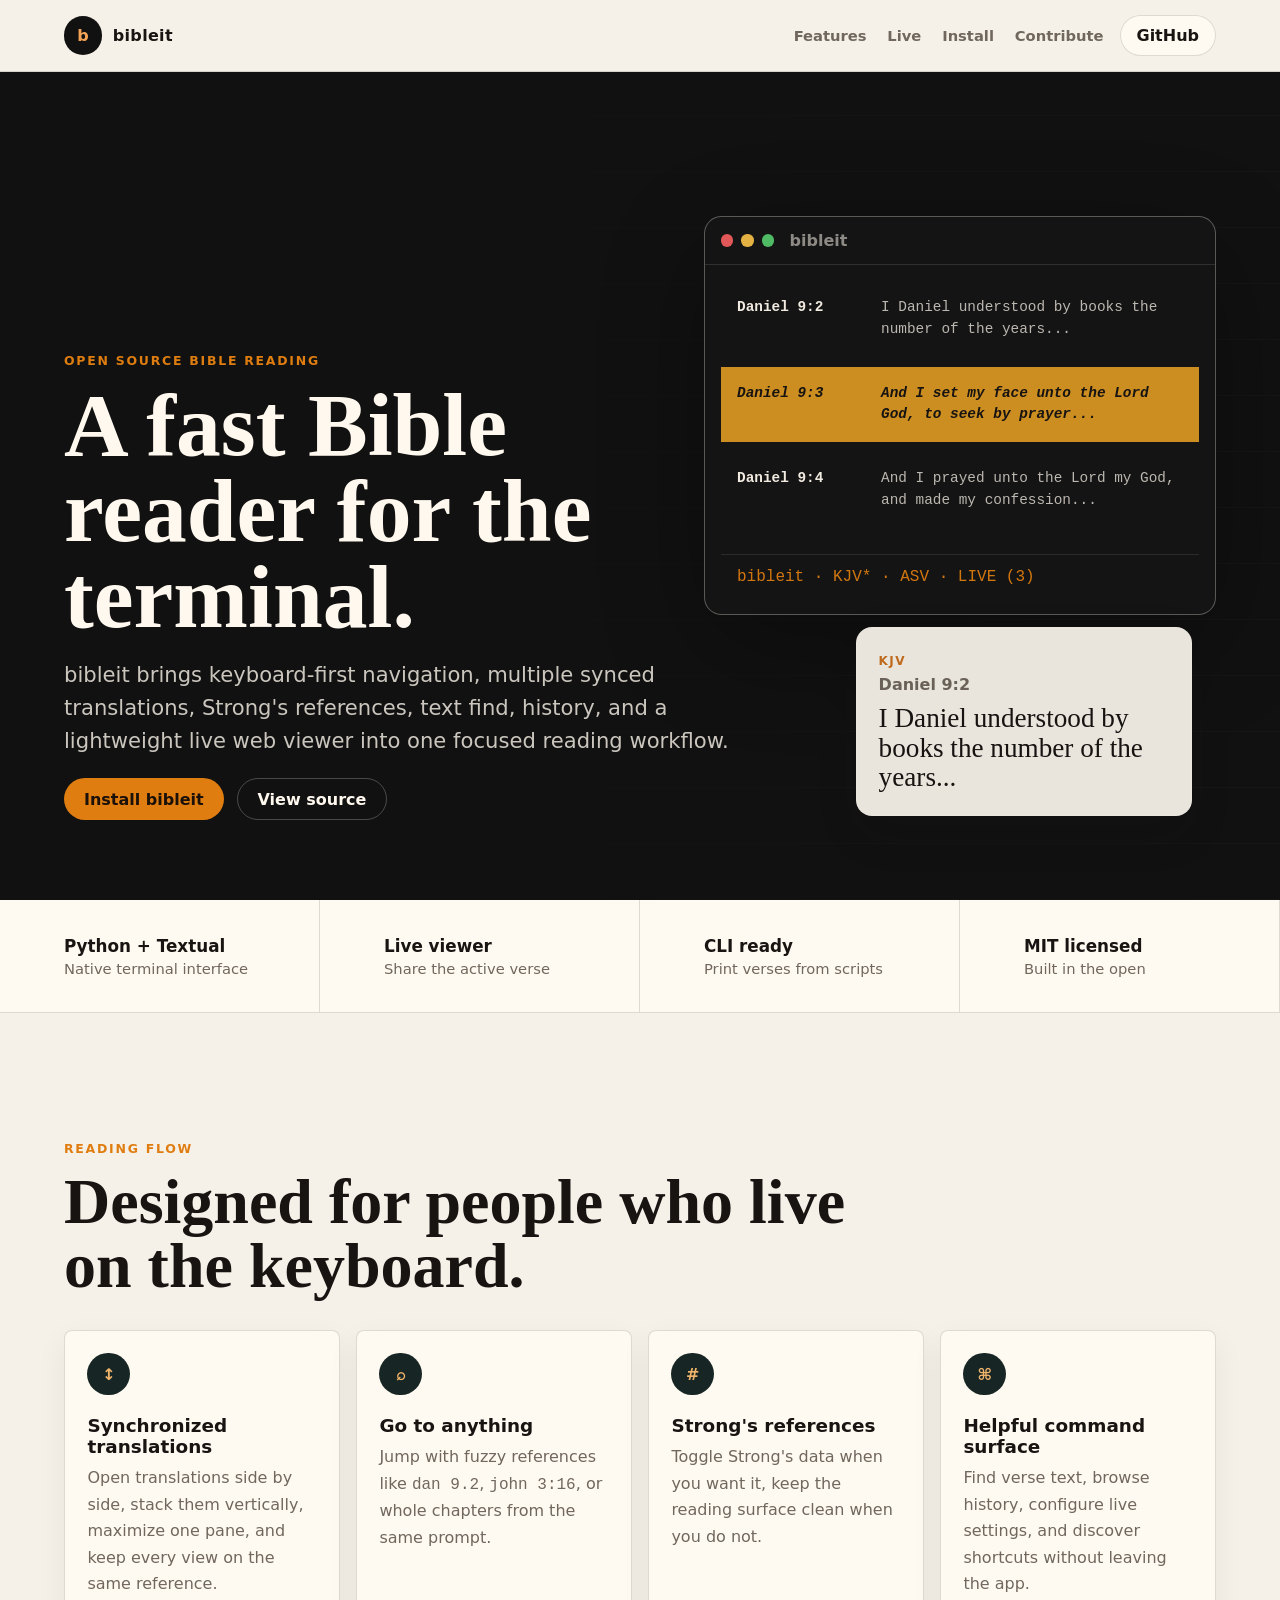
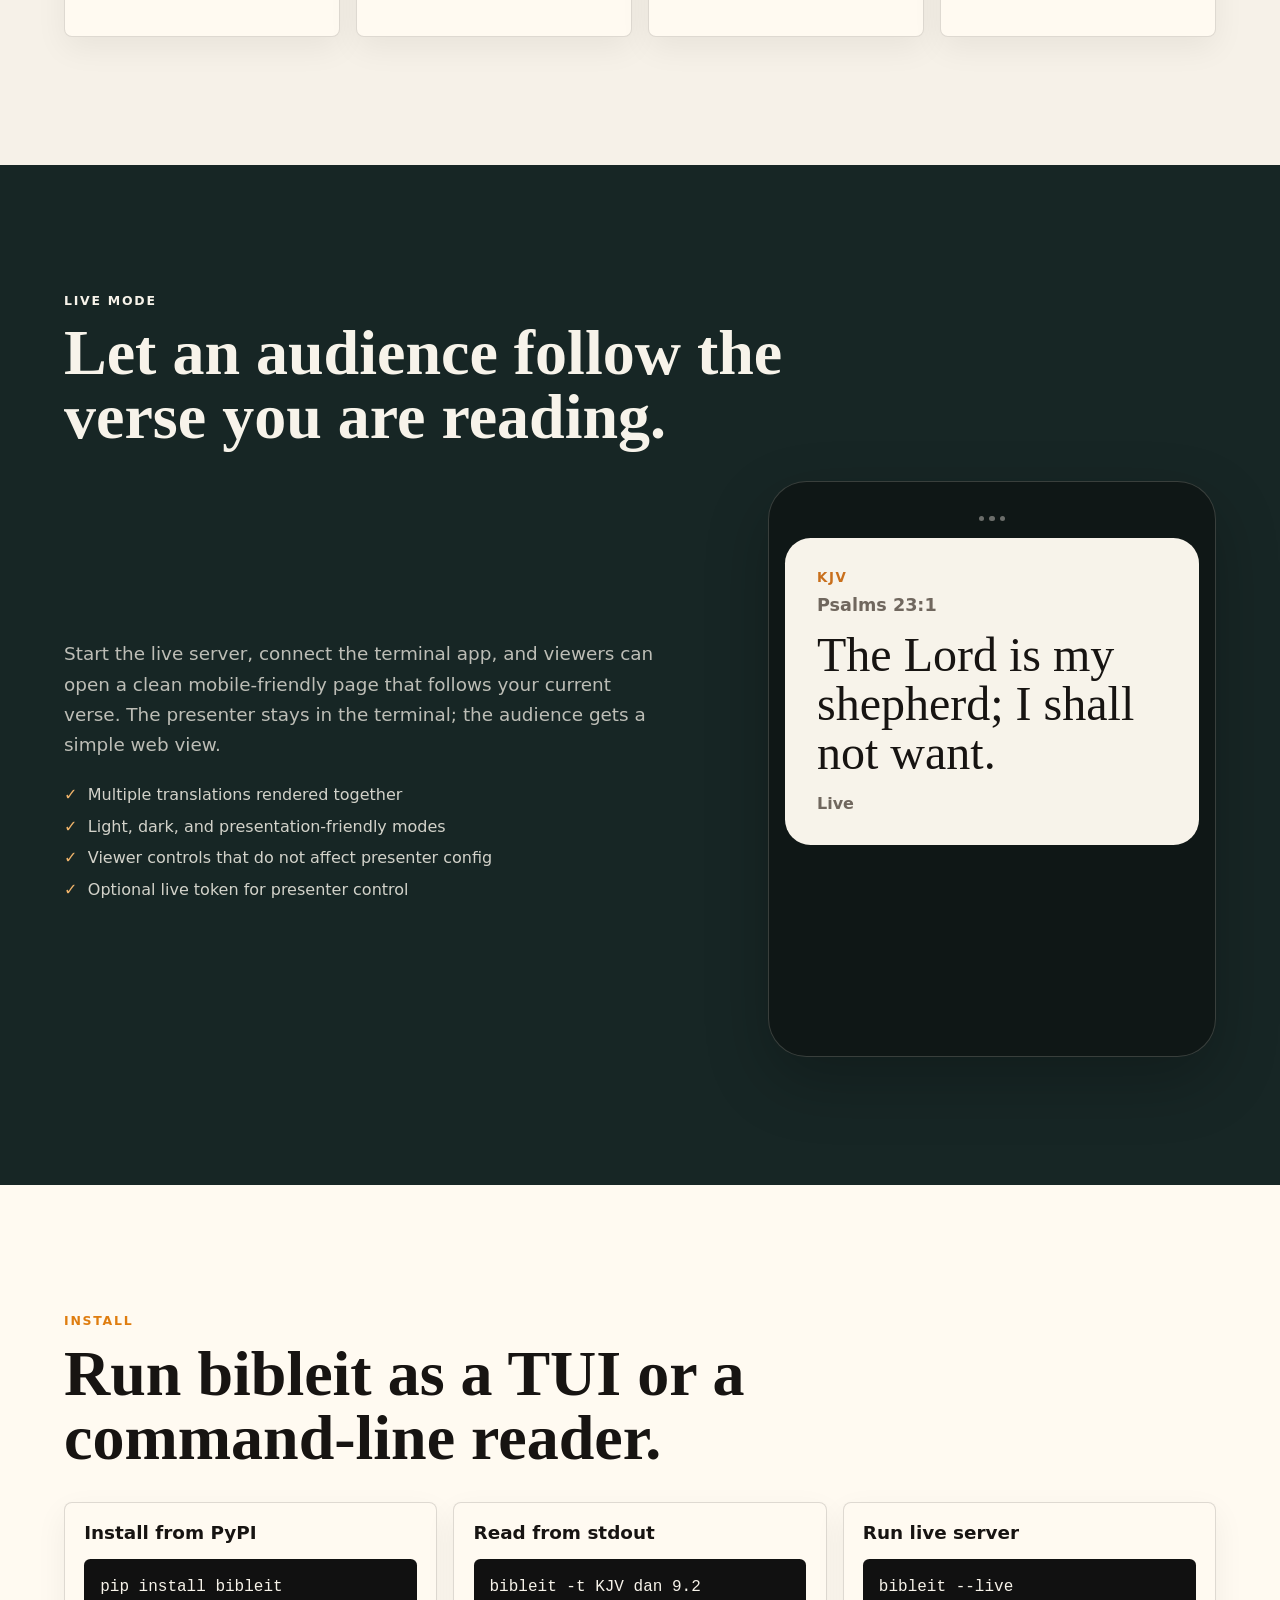
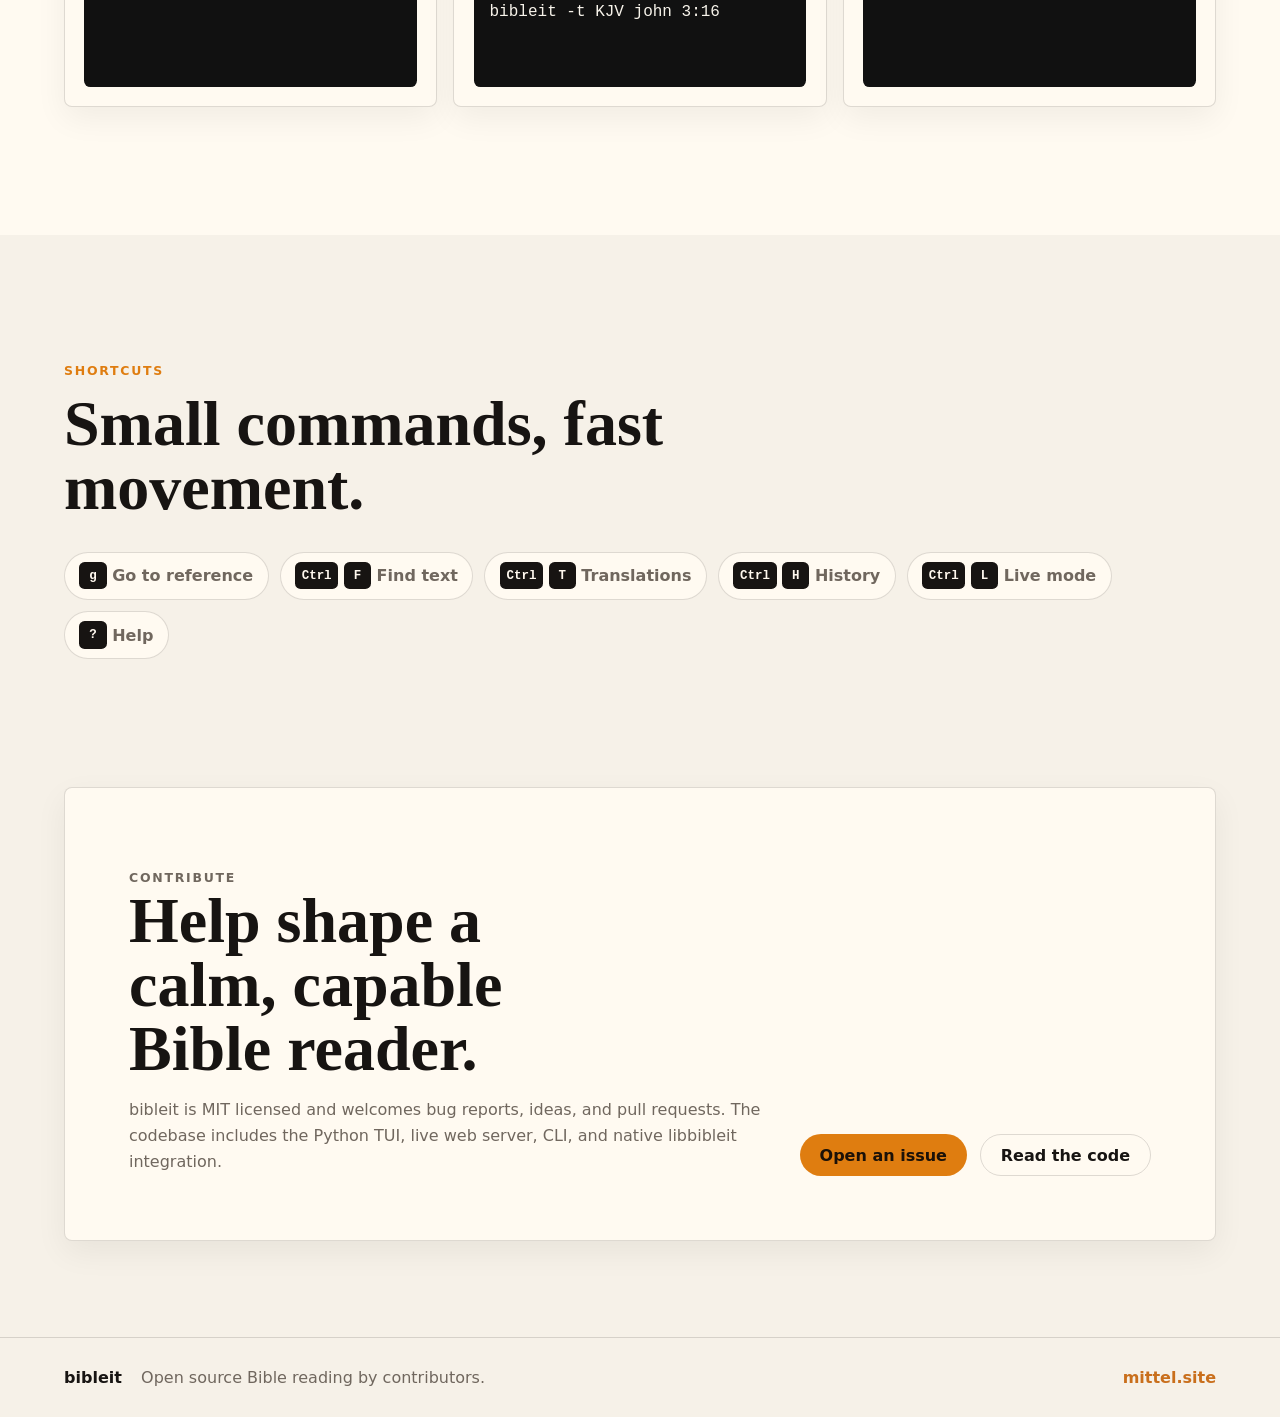
==== docs/index.html @ 4788f52a "feat: website" ====
<!doctype html>
<html lang="en">
<head>
  <meta charset="utf-8">
  <meta name="viewport" content="width=device-width, initial-scale=1">
  <meta name="description" content="bibleit is an open source keyboard-first Bible reader for the terminal with synced translations, live sharing, Strong's references, and a fast CLI.">
  <meta name="theme-color" content="#111111">
  <title>bibleit - open source Bible reading for the terminal</title>
  <link rel="stylesheet" href="styles.css">
</head>
<body>
  <header class="site-header">
    <a class="brand" href="#top" aria-label="bibleit home">
      <span class="brand-mark">b</span>
      <span>bibleit</span>
    </a>
    <nav class="site-nav" aria-label="Primary navigation">
      <a href="#features">Features</a>
      <a href="#live">Live</a>
      <a href="#install">Install</a>
      <a href="#contribute">Contribute</a>
    </nav>
    <a class="header-action" href="https://github.com/mittel-labs/bibleit">GitHub</a>
  </header>

  <main id="top">
    <section class="hero" aria-labelledby="hero-title">
      <div class="hero-visual" aria-hidden="true">
        <div class="terminal-window">
          <div class="window-bar">
            <span></span><span></span><span></span>
            <strong>bibleit</strong>
          </div>
          <div class="terminal-grid">
            <div class="verse-line"><b>Daniel 9:2</b><span>I Daniel understood by books the number of the years...</span></div>
            <div class="verse-line active"><b>Daniel 9:3</b><span>And I set my face unto the Lord God, to seek by prayer...</span></div>
            <div class="verse-line"><b>Daniel 9:4</b><span>And I prayed unto the Lord my God, and made my confession...</span></div>
            <div class="status-line">bibleit · KJV* · ASV · LIVE (3)</div>
          </div>
        </div>
        <div class="live-card">
          <span>KJV</span>
          <b>Daniel 9:2</b>
          <p>I Daniel understood by books the number of the years...</p>
        </div>
      </div>

      <div class="hero-copy">
        <p class="eyebrow">Open source Bible reading</p>
        <h1 id="hero-title">A fast Bible reader for the terminal.</h1>
        <p class="hero-text">
          bibleit brings keyboard-first navigation, multiple synced translations,
          Strong's references, text find, history, and a lightweight live web viewer
          into one focused reading workflow.
        </p>
        <div class="hero-actions">
          <a class="primary-action" href="#install">Install bibleit</a>
          <a class="secondary-action" href="https://github.com/mittel-labs/bibleit">View source</a>
        </div>
      </div>
    </section>

    <section class="quick-strip" aria-label="Project highlights">
      <div>
        <strong>Python + Textual</strong>
        <span>Native terminal interface</span>
      </div>
      <div>
        <strong>Live viewer</strong>
        <span>Share the active verse</span>
      </div>
      <div>
        <strong>CLI ready</strong>
        <span>Print verses from scripts</span>
      </div>
      <div>
        <strong>MIT licensed</strong>
        <span>Built in the open</span>
      </div>
    </section>

    <section id="features" class="section">
      <div class="section-heading">
        <p class="eyebrow">Reading flow</p>
        <h2>Designed for people who live on the keyboard.</h2>
      </div>
      <div class="feature-grid">
        <article>
          <span class="icon">↕</span>
          <h3>Synchronized translations</h3>
          <p>Open translations side by side, stack them vertically, maximize one pane, and keep every view on the same reference.</p>
        </article>
        <article>
          <span class="icon">⌕</span>
          <h3>Go to anything</h3>
          <p>Jump with fuzzy references like <code>dan 9.2</code>, <code>john 3:16</code>, or whole chapters from the same prompt.</p>
        </article>
        <article>
          <span class="icon">#</span>
          <h3>Strong's references</h3>
          <p>Toggle Strong's data when you want it, keep the reading surface clean when you do not.</p>
        </article>
        <article>
          <span class="icon">⌘</span>
          <h3>Helpful command surface</h3>
          <p>Find verse text, browse history, configure live settings, and discover shortcuts without leaving the app.</p>
        </article>
      </div>
    </section>

    <section id="live" class="section live-section">
      <div class="section-heading">
        <p class="eyebrow">Live mode</p>
        <h2>Let an audience follow the verse you are reading.</h2>
      </div>
      <div class="live-layout">
        <div class="live-copy">
          <p>
            Start the live server, connect the terminal app, and viewers can open a
            clean mobile-friendly page that follows your current verse. The presenter
            stays in the terminal; the audience gets a simple web view.
          </p>
          <ul class="check-list">
            <li>Multiple translations rendered together</li>
            <li>Light, dark, and presentation-friendly modes</li>
            <li>Viewer controls that do not affect presenter config</li>
            <li>Optional live token for presenter control</li>
          </ul>
        </div>
        <div class="phone-preview" aria-label="Live viewer preview">
          <div class="phone-toolbar">
            <span></span><span></span><span></span>
          </div>
          <div class="phone-content">
            <small>KJV</small>
            <strong>Psalms 23:1</strong>
            <p>The Lord is my shepherd; I shall not want.</p>
            <em>Live</em>
          </div>
        </div>
      </div>
    </section>

    <section id="install" class="section install-section">
      <div class="section-heading">
        <p class="eyebrow">Install</p>
        <h2>Run bibleit as a TUI or a command-line reader.</h2>
      </div>
      <div class="command-grid">
        <article class="command-card">
          <h3>Install from PyPI</h3>
          <pre><code>pip install bibleit</code></pre>
        </article>
        <article class="command-card">
          <h3>Read from stdout</h3>
          <pre><code>bibleit -t KJV dan 9.2
bibleit -t KJV john 3:16</code></pre>
        </article>
        <article class="command-card">
          <h3>Run live server</h3>
          <pre><code>bibleit --live</code></pre>
        </article>
      </div>
    </section>

    <section class="section shortcuts-section">
      <div class="section-heading">
        <p class="eyebrow">Shortcuts</p>
        <h2>Small commands, fast movement.</h2>
      </div>
      <div class="shortcut-list" aria-label="Common shortcuts">
        <span><kbd>g</kbd> Go to reference</span>
        <span><kbd>Ctrl</kbd><kbd>F</kbd> Find text</span>
        <span><kbd>Ctrl</kbd><kbd>T</kbd> Translations</span>
        <span><kbd>Ctrl</kbd><kbd>H</kbd> History</span>
        <span><kbd>Ctrl</kbd><kbd>L</kbd> Live mode</span>
        <span><kbd>?</kbd> Help</span>
      </div>
    </section>

    <section id="contribute" class="section contribute-section">
      <div>
        <p class="eyebrow">Contribute</p>
        <h2>Help shape a calm, capable Bible reader.</h2>
        <p>
          bibleit is MIT licensed and welcomes bug reports, ideas, and pull
          requests. The codebase includes the Python TUI, live web server, CLI,
          and native libbibleit integration.
        </p>
      </div>
      <div class="contribute-actions">
        <a class="primary-action" href="https://github.com/mittel-labs/bibleit/issues">Open an issue</a>
        <a class="secondary-action" href="https://github.com/mittel-labs/bibleit">Read the code</a>
      </div>
    </section>
  </main>

  <footer class="site-footer">
    <span>bibleit</span>
    <span>Open source Bible reading by contributors.</span>
    <a href="https://mittel.site">mittel.site</a>
  </footer>

  <script src="app.js"></script>
</body>
</html>
---- docs/styles.css ----
:root {
  color-scheme: light;
  --ink: #171412;
  --paper: #f6f1e8;
  --paper-strong: #fffaf1;
  --muted: #70675e;
  --line: rgba(23, 20, 18, 0.14);
  --accent: #c96f1c;
  --accent-strong: #df7d10;
  --green: #2f6c61;
  --blue: #485f9f;
  --dark: #111111;
  --dark-soft: #1b1b1b;
  --shadow: 0 1.25rem 3rem rgba(23, 20, 18, 0.14);
}

* {
  box-sizing: border-box;
}

html {
  scroll-behavior: smooth;
}

body {
  margin: 0;
  background: var(--paper);
  color: var(--ink);
  font-family: Inter, ui-sans-serif, system-ui, -apple-system, BlinkMacSystemFont, "Segoe UI", sans-serif;
}

a {
  color: inherit;
}

code,
pre,
kbd {
  font-family: "SFMono-Regular", Consolas, "Liberation Mono", monospace;
}

.site-header {
  position: sticky;
  top: 0;
  z-index: 10;
  min-height: 4.5rem;
  padding: 0 5vw;
  display: flex;
  align-items: center;
  gap: 1rem;
  border-bottom: 1px solid var(--line);
  background: rgba(246, 241, 232, 0.86);
  backdrop-filter: blur(18px);
}

.site-header[data-scrolled] {
  box-shadow: 0 0.8rem 2rem rgba(23, 20, 18, 0.08);
}

.brand {
  display: inline-flex;
  align-items: center;
  gap: 0.65rem;
  font-weight: 850;
  text-decoration: none;
  letter-spacing: 0.02em;
}

.brand-mark {
  width: 2.4rem;
  height: 2.4rem;
  display: grid;
  place-items: center;
  border: 1px solid var(--line);
  border-radius: 50%;
  background: var(--dark);
  color: #f4a454;
  font-weight: 900;
}

.site-nav {
  margin-left: auto;
  display: flex;
  gap: 1.3rem;
  color: var(--muted);
  font-size: 0.92rem;
  font-weight: 700;
}

.site-nav a,
.header-action,
.hero-actions a,
.contribute-actions a {
  text-decoration: none;
}

.site-nav a:hover {
  color: var(--ink);
}

.header-action,
.primary-action,
.secondary-action {
  min-height: 2.6rem;
  display: inline-flex;
  align-items: center;
  justify-content: center;
  border-radius: 999px;
  font-weight: 800;
}

.header-action {
  padding: 0 1rem;
  border: 1px solid var(--line);
  background: var(--paper-strong);
}

.hero {
  min-height: calc(100vh - 4.5rem);
  position: relative;
  display: grid;
  align-items: end;
  padding: 8rem 5vw 5rem;
  overflow: hidden;
  background: var(--dark);
  color: #fff8ee;
}

.hero::after {
  content: "";
  position: absolute;
  inset: 0;
  background:
    linear-gradient(90deg, rgba(17, 17, 17, 0.96) 0%, rgba(17, 17, 17, 0.86) 42%, rgba(17, 17, 17, 0.38) 100%),
    repeating-linear-gradient(0deg, rgba(255, 255, 255, 0.035), rgba(255, 255, 255, 0.035) 1px, transparent 1px, transparent 3.5rem);
  pointer-events: none;
}

.hero-copy {
  position: relative;
  z-index: 2;
  width: min(52rem, 52vw);
  max-width: 100%;
}

.eyebrow {
  margin: 0 0 0.85rem;
  color: var(--accent-strong);
  font-size: 0.78rem;
  font-weight: 900;
  letter-spacing: 0.14em;
  text-transform: uppercase;
}

h1,
h2,
h3,
p {
  margin-top: 0;
}

h1 {
  max-width: 13ch;
  margin-bottom: 1.2rem;
  font-family: Georgia, "Times New Roman", serif;
  font-size: clamp(3rem, 7vw, 6.4rem);
  line-height: 0.96;
  letter-spacing: 0;
}

h2 {
  margin-bottom: 0;
  font-family: Georgia, "Times New Roman", serif;
  font-size: clamp(2.1rem, 5vw, 4.4rem);
  line-height: 1;
  letter-spacing: 0;
}

h3 {
  margin-bottom: 0.55rem;
  font-size: 1.15rem;
}

.hero-text {
  max-width: 42rem;
  color: rgba(255, 248, 238, 0.78);
  font-size: clamp(1.05rem, 2vw, 1.32rem);
  line-height: 1.55;
}

.hero-actions {
  display: flex;
  flex-wrap: wrap;
  gap: 0.8rem;
}

.primary-action {
  padding: 0 1.25rem;
  background: var(--accent-strong);
  color: #1b1108;
}

.secondary-action {
  padding: 0 1.25rem;
  border: 1px solid rgba(255, 248, 238, 0.24);
  color: #fff8ee;
}

.hero-visual {
  position: absolute;
  z-index: 1;
  right: 5vw;
  top: 9rem;
  width: min(44rem, 40vw);
  min-height: 34rem;
  opacity: 0.94;
}

.terminal-window {
  border: 1px solid rgba(255, 248, 238, 0.32);
  border-radius: 1.1rem;
  background: #151515;
  box-shadow: 0 2rem 7rem rgba(0, 0, 0, 0.34);
  overflow: hidden;
}

.window-bar {
  height: 3rem;
  display: flex;
  align-items: center;
  gap: 0.5rem;
  padding: 0 1rem;
  border-bottom: 1px solid rgba(255, 248, 238, 0.12);
  color: rgba(255, 248, 238, 0.55);
}

.window-bar span {
  width: 0.78rem;
  height: 0.78rem;
  border-radius: 50%;
  background: #f05d5e;
}

.window-bar span:nth-child(2) {
  background: #f2bd46;
}

.window-bar span:nth-child(3) {
  background: #53c66b;
}

.window-bar strong {
  margin-left: 0.45rem;
}

.terminal-grid {
  padding: 1rem;
  display: grid;
  gap: 0.65rem;
}

.verse-line {
  display: grid;
  grid-template-columns: 8rem 1fr;
  gap: 1rem;
  padding: 1rem;
  color: rgba(255, 248, 238, 0.76);
  font-family: "SFMono-Regular", Consolas, monospace;
  font-size: 0.9rem;
  line-height: 1.5;
}

.verse-line b {
  color: #fff8ee;
}

.verse-line.active {
  background: #d99623;
  color: #171412;
  font-style: italic;
  font-weight: 800;
}

.verse-line.active b {
  color: #171412;
}

.status-line {
  margin-top: 1rem;
  padding: 0.8rem 1rem;
  border-top: 1px solid rgba(255, 248, 238, 0.1);
  color: var(--accent-strong);
  font-family: "SFMono-Regular", Consolas, monospace;
}

.live-card {
  position: absolute;
  right: 1.5rem;
  bottom: -3.5rem;
  width: min(21rem, 72%);
  padding: 1.35rem;
  border: 1px solid rgba(255, 248, 238, 0.18);
  border-radius: 1rem;
  background: #f7f3ea;
  color: var(--ink);
  box-shadow: var(--shadow);
}

.live-card span {
  color: var(--accent);
  font-size: 0.75rem;
  font-weight: 900;
  letter-spacing: 0.12em;
}

.live-card b {
  display: block;
  margin-top: 0.4rem;
  color: var(--muted);
}

.live-card p {
  margin: 0.6rem 0 0;
  font-family: Georgia, "Times New Roman", serif;
  font-size: 1.7rem;
  line-height: 1.1;
}

.quick-strip {
  display: grid;
  grid-template-columns: repeat(4, 1fr);
  border-bottom: 1px solid var(--line);
  background: var(--paper-strong);
}

.quick-strip div {
  min-height: 7rem;
  padding: 1.25rem 5vw;
  border-right: 1px solid var(--line);
  display: grid;
  align-content: center;
}

.quick-strip strong {
  font-size: 1.05rem;
}

.quick-strip span {
  margin-top: 0.25rem;
  color: var(--muted);
  font-size: 0.92rem;
}

.section {
  padding: clamp(4.5rem, 10vw, 8rem) 5vw;
}

.section-heading {
  max-width: 50rem;
  margin-bottom: 2rem;
}

.feature-grid {
  display: grid;
  grid-template-columns: repeat(4, minmax(0, 1fr));
  gap: 1rem;
}

.feature-grid article,
.command-card,
.contribute-section {
  min-width: 0;
  border: 1px solid var(--line);
  border-radius: 0.5rem;
  background: var(--paper-strong);
  box-shadow: 0 0.7rem 2rem rgba(23, 20, 18, 0.06);
}

.feature-grid article {
  min-height: 17rem;
  padding: 1.4rem;
}

.feature-grid p,
.live-copy p,
.contribute-section p {
  color: var(--muted);
  line-height: 1.65;
}

.icon {
  width: 2.65rem;
  height: 2.65rem;
  margin-bottom: 1.2rem;
  display: grid;
  place-items: center;
  border-radius: 50%;
  background: #172625;
  color: #f0b46b;
  font-weight: 900;
}

.live-section {
  background: #172625;
  color: #f7f3ea;
}

.live-section .section-heading h2,
.live-section .section-heading .eyebrow {
  color: #f7f3ea;
}

.live-section .eyebrow {
  color: #f0b46b;
}

.live-layout {
  display: grid;
  grid-template-columns: minmax(0, 1fr) minmax(19rem, 28rem);
  gap: clamp(2rem, 8vw, 6rem);
  align-items: center;
}

.live-copy p {
  max-width: 42rem;
  color: rgba(247, 243, 234, 0.74);
  font-size: 1.15rem;
}

.check-list {
  margin: 1.5rem 0 0;
  padding: 0;
  display: grid;
  gap: 0.8rem;
  list-style: none;
}

.check-list li {
  display: flex;
  gap: 0.65rem;
  color: rgba(247, 243, 234, 0.84);
}

.check-list li::before {
  content: "✓";
  color: #f0b46b;
  font-weight: 900;
}

.phone-preview {
  min-height: 36rem;
  padding: 1rem;
  border: 1px solid rgba(247, 243, 234, 0.18);
  border-radius: 2.4rem;
  background: #0f1716;
  box-shadow: 0 1.5rem 4rem rgba(0, 0, 0, 0.24);
}

.phone-toolbar {
  height: 2.5rem;
  display: flex;
  align-items: center;
  justify-content: center;
  gap: 0.3rem;
}

.phone-toolbar span {
  width: 0.35rem;
  height: 0.35rem;
  border-radius: 50%;
  background: rgba(247, 243, 234, 0.4);
}

.phone-content {
  height: calc(100% - 2.5rem);
  padding: 2rem;
  border-radius: 1.6rem;
  background: #f7f3ea;
  color: var(--ink);
  display: grid;
  align-content: center;
}

.phone-content small {
  color: var(--accent);
  font-weight: 900;
  letter-spacing: 0.12em;
}

.phone-content strong {
  margin-top: 0.6rem;
  color: var(--muted);
  font-size: 1.1rem;
}

.phone-content p {
  margin: 1rem 0;
  font-family: Georgia, "Times New Roman", serif;
  font-size: 3rem;
  line-height: 1.02;
}

.phone-content em {
  color: var(--muted);
  font-family: ui-sans-serif, system-ui, sans-serif;
  font-style: normal;
  font-weight: 700;
}

.install-section {
  background: var(--paper-strong);
}

.command-grid {
  display: grid;
  grid-template-columns: repeat(3, minmax(0, 1fr));
  gap: 1rem;
}

.command-card {
  padding: 1.2rem;
}

.command-card pre {
  max-width: 100%;
  min-width: 0;
  min-height: 8rem;
  margin: 1rem 0 0;
  padding: 1rem;
  overflow: auto;
  border-radius: 0.4rem;
  background: #111111;
  color: #f7f3ea;
  line-height: 1.55;
}

.shortcut-list {
  display: flex;
  flex-wrap: wrap;
  gap: 0.7rem;
}

.shortcut-list span {
  min-height: 3rem;
  display: inline-flex;
  align-items: center;
  gap: 0.35rem;
  padding: 0 0.9rem;
  border: 1px solid var(--line);
  border-radius: 999px;
  background: var(--paper-strong);
  color: var(--muted);
  font-weight: 750;
}

kbd {
  min-width: 1.7rem;
  min-height: 1.7rem;
  padding: 0.15rem 0.35rem;
  display: inline-grid;
  place-items: center;
  border: 1px solid var(--line);
  border-radius: 0.35rem;
  background: #171412;
  color: #fff8ee;
  font-size: 0.78rem;
}

.contribute-section {
  margin: 0 5vw 6rem;
  padding: clamp(2rem, 6vw, 4rem);
  display: grid;
  grid-template-columns: minmax(0, 1fr) auto;
  gap: 2rem;
  align-items: end;
}

.contribute-section h2 {
  max-width: 13ch;
}

.contribute-section p {
  max-width: 42rem;
  margin: 1rem 0 0;
}

.contribute-actions {
  display: flex;
  gap: 0.8rem;
  flex-wrap: wrap;
}

.contribute-section .secondary-action {
  border-color: var(--line);
  color: var(--ink);
}

.site-footer {
  min-height: 5rem;
  padding: 1rem 5vw;
  display: flex;
  flex-wrap: wrap;
  gap: 0.8rem 1.2rem;
  align-items: center;
  border-top: 1px solid var(--line);
  color: var(--muted);
}

.site-footer span:first-child {
  color: var(--ink);
  font-weight: 900;
}

.site-footer a {
  margin-left: auto;
  color: var(--accent);
  font-weight: 800;
  text-decoration: none;
}

@media (max-width: 980px) {
  .site-nav {
    display: none;
  }

  .hero {
    min-height: auto;
    padding-top: 6rem;
  }

  .hero-visual {
    position: relative;
    right: auto;
    bottom: auto;
    width: 100%;
    min-height: auto;
    margin: 3rem 0 0;
    order: 2;
  }

  .hero-copy {
    width: 100%;
  }

  .hero::after {
    background:
      linear-gradient(180deg, rgba(17, 17, 17, 0.95) 0%, rgba(17, 17, 17, 0.86) 100%),
      repeating-linear-gradient(0deg, rgba(255, 255, 255, 0.035), rgba(255, 255, 255, 0.035) 1px, transparent 1px, transparent 3.5rem);
  }

  .quick-strip,
  .feature-grid,
  .command-grid,
  .live-layout,
  .contribute-section {
    grid-template-columns: 1fr;
  }

  .quick-strip div {
    border-right: 0;
    border-bottom: 1px solid var(--line);
  }

  .phone-preview {
    width: min(100%, 24rem);
  }

  .contribute-section {
    margin-left: 0;
    margin-right: 0;
    border-radius: 0;
  }
}

@media (max-width: 620px) {
  .site-header {
    min-height: 4rem;
  }

  .header-action {
    display: none;
  }

  .hero {
    padding: 5rem 1.1rem 3rem;
  }

  .section {
    padding-left: 1.1rem;
    padding-right: 1.1rem;
  }

  h1 {
    font-size: clamp(3rem, 18vw, 4.8rem);
  }

  .verse-line {
    grid-template-columns: 1fr;
  }

  .live-card {
    position: static;
    width: 100%;
    margin-top: 1rem;
  }

  .terminal-window {
    border-radius: 0.7rem;
  }

  .phone-content p {
    font-size: 2.35rem;
  }

  .site-footer a {
    margin-left: 0;
  }
}
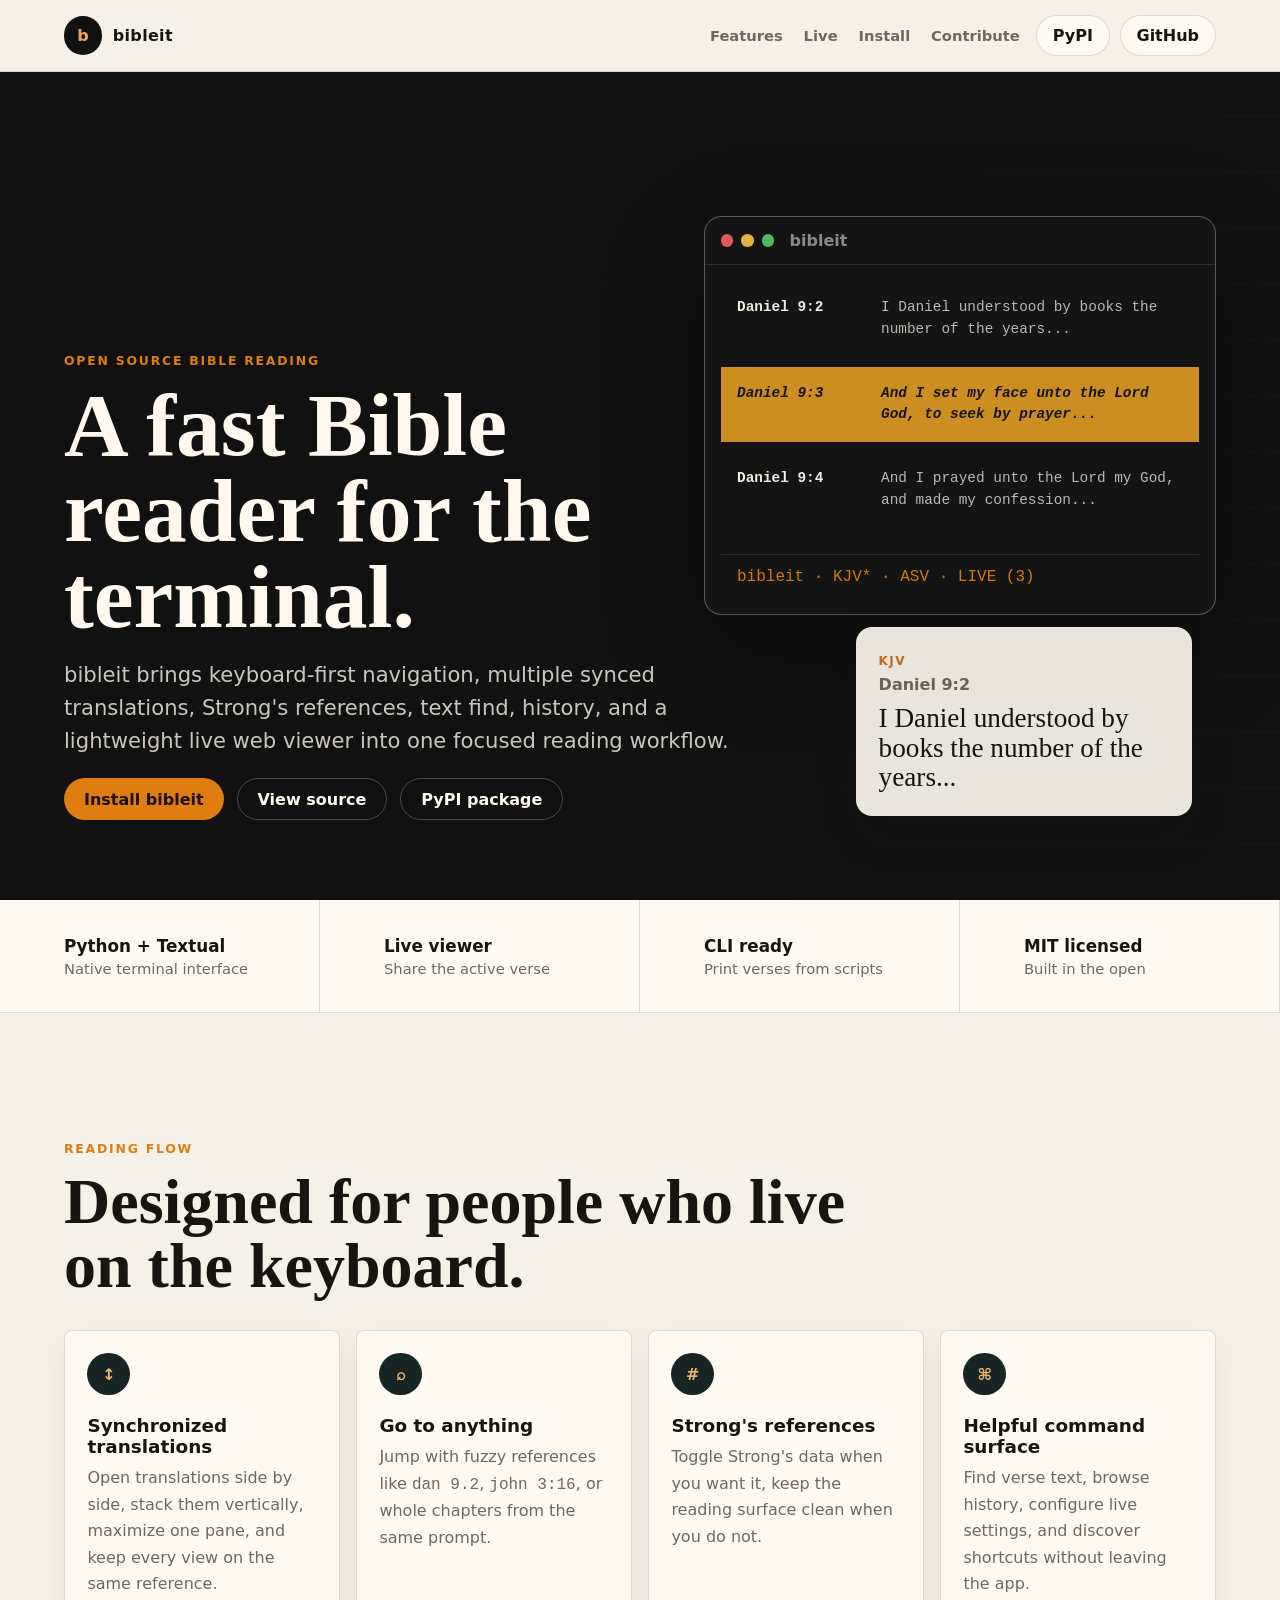
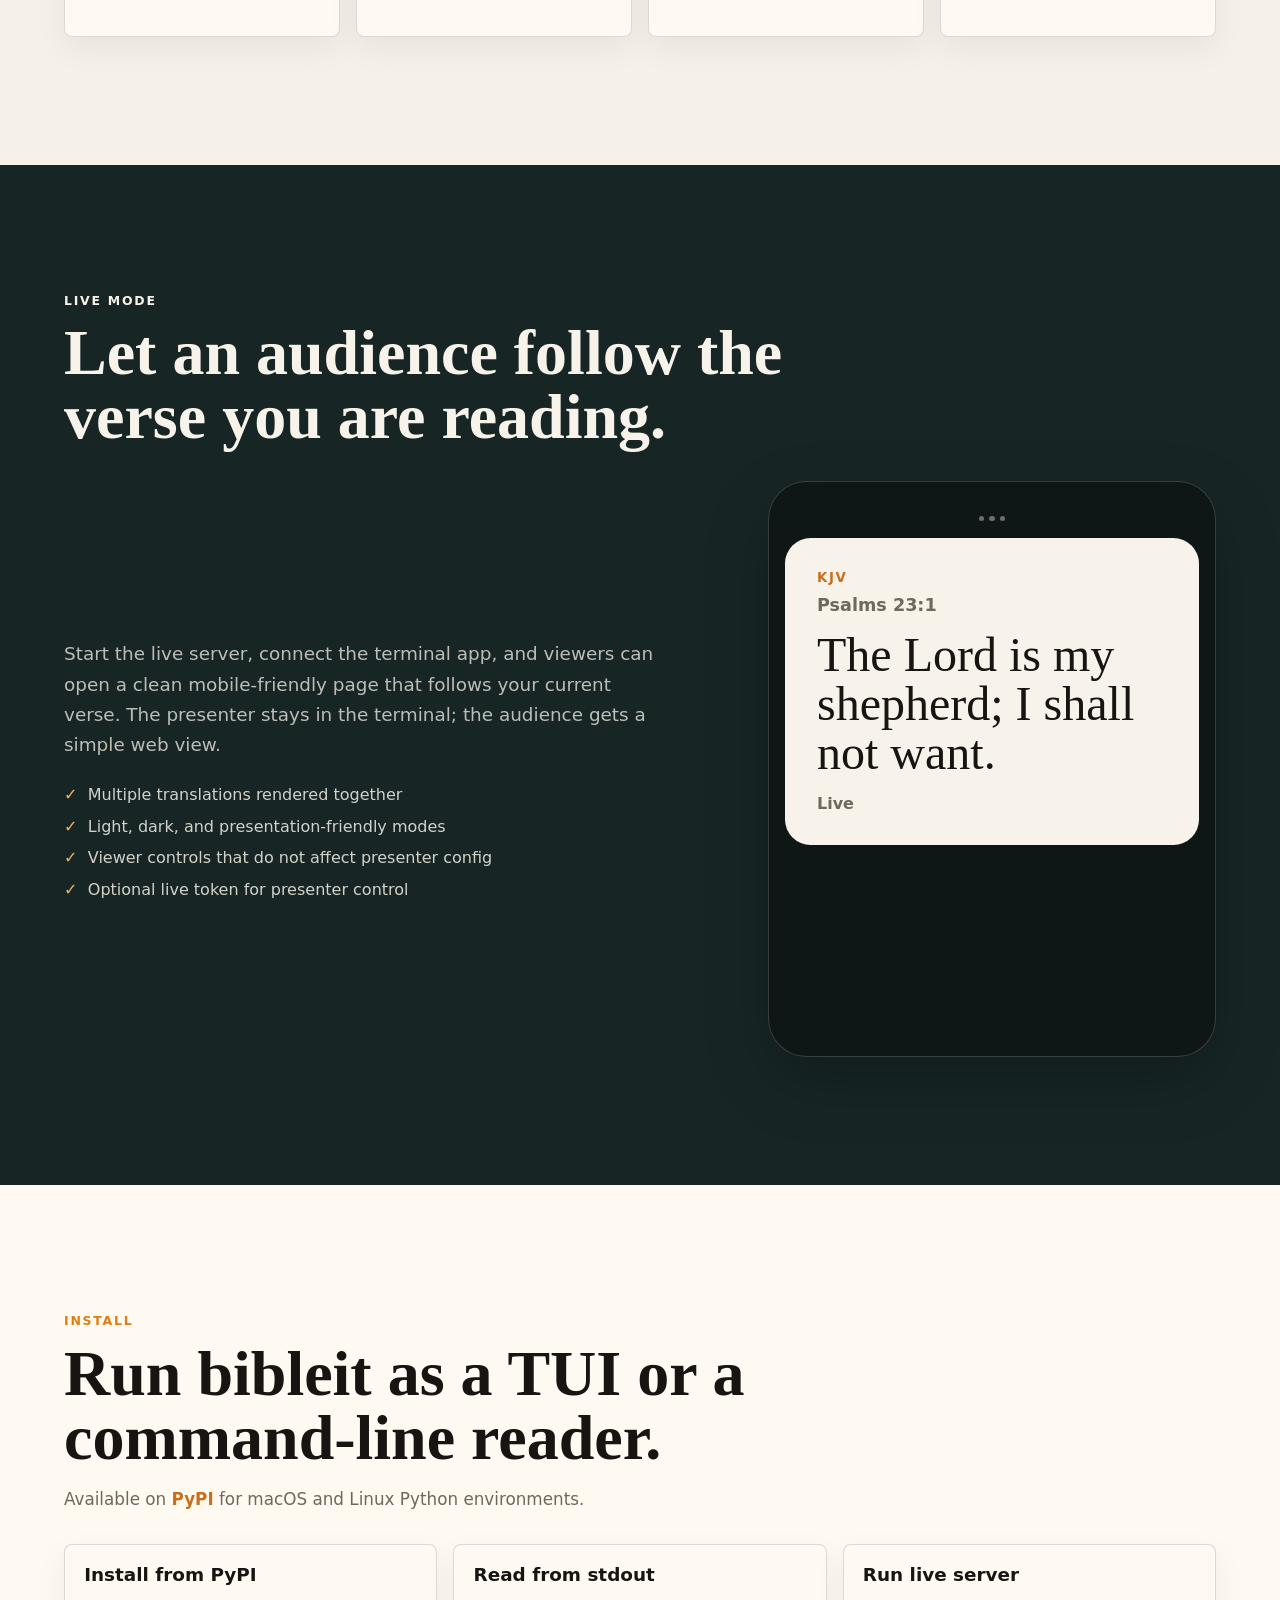
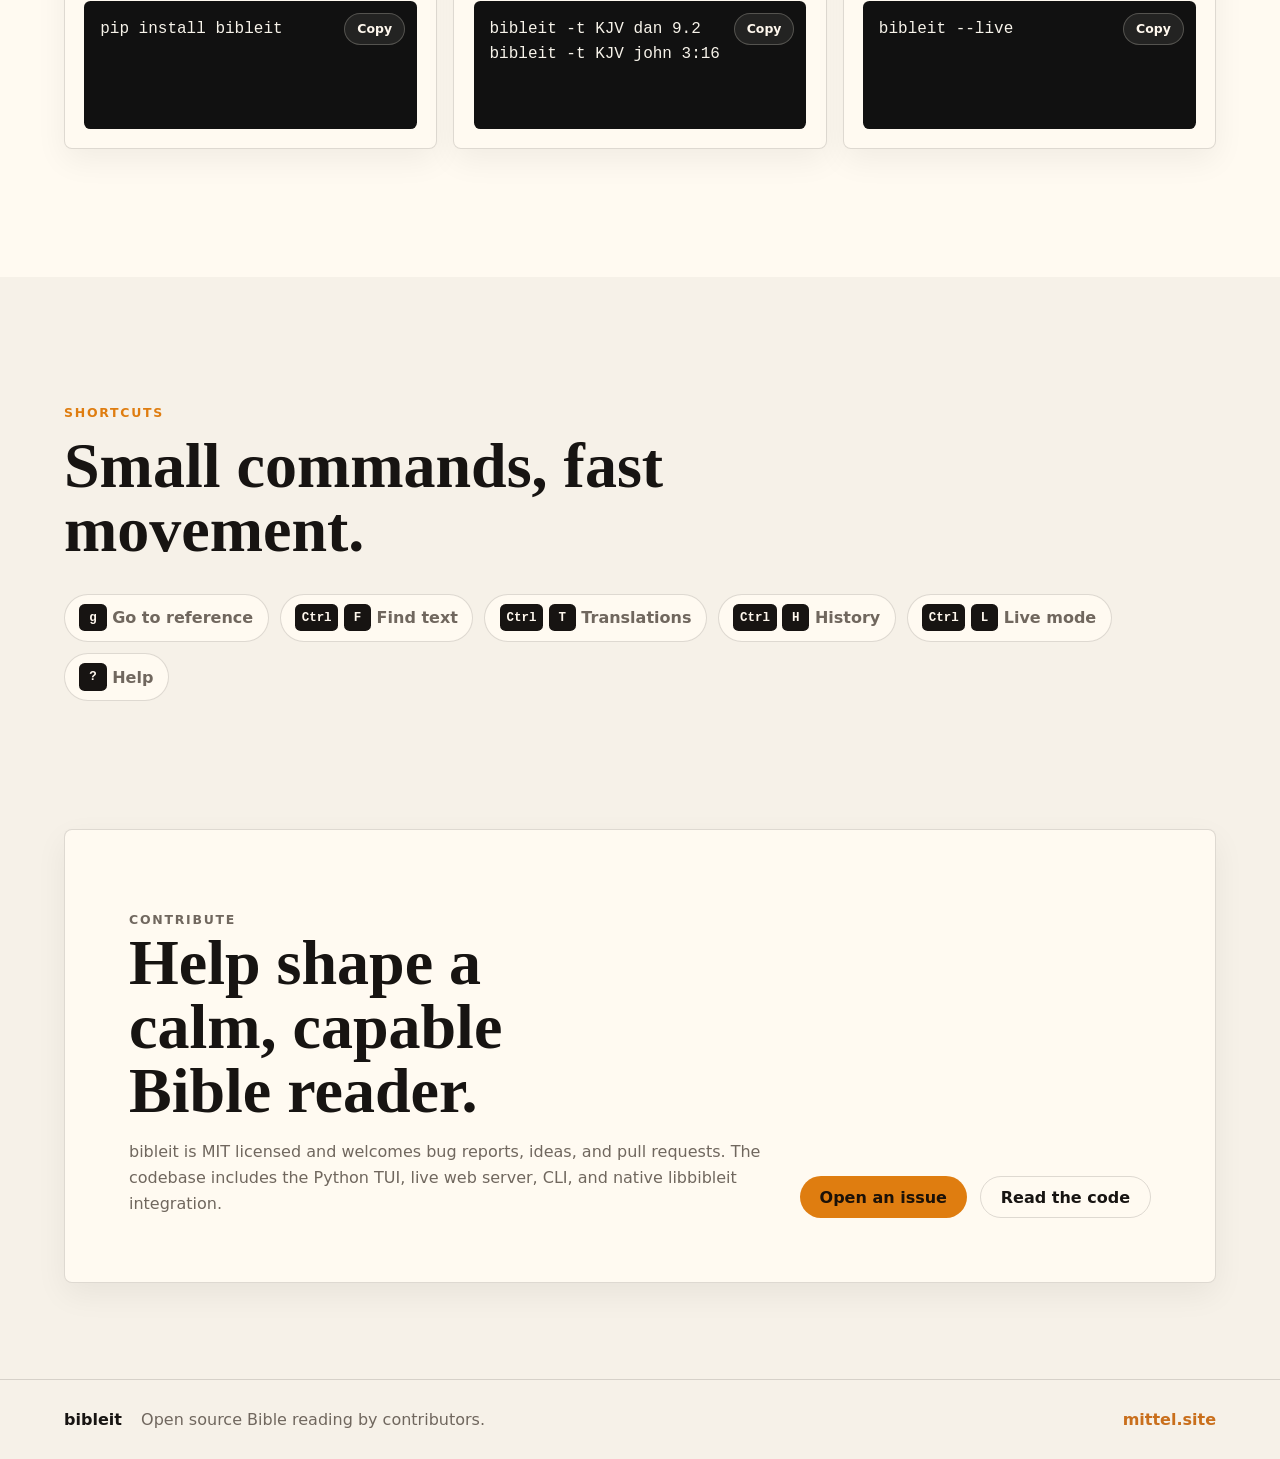
==== commit b67764f0: "chore: moving live to bibleit.app" ====
--- a/docs/index.html
+++ b/docs/index.html
@@ -20,7 +20,10 @@
       <a href="#install">Install</a>
       <a href="#contribute">Contribute</a>
     </nav>
-    <a class="header-action" href="https://github.com/mittel-labs/bibleit">GitHub</a>
+    <div class="header-actions">
+      <a class="header-action" href="https://pypi.org/project/bibleit/">PyPI</a>
+      <a class="header-action" href="https://github.com/mittel-labs/bibleit">GitHub</a>
+    </div>
   </header>
 
   <main id="top">
@@ -56,6 +59,7 @@
         <div class="hero-actions">
           <a class="primary-action" href="#install">Install bibleit</a>
           <a class="secondary-action" href="https://github.com/mittel-labs/bibleit">View source</a>
+          <a class="secondary-action" href="https://pypi.org/project/bibleit/">PyPI package</a>
         </div>
       </div>
     </section>
@@ -145,20 +149,21 @@
       <div class="section-heading">
         <p class="eyebrow">Install</p>
         <h2>Run bibleit as a TUI or a command-line reader.</h2>
+        <p class="section-note">Available on <a href="https://pypi.org/project/bibleit/">PyPI</a> for macOS and Linux Python environments.</p>
       </div>
       <div class="command-grid">
         <article class="command-card">
           <h3>Install from PyPI</h3>
-          <pre><code>pip install bibleit</code></pre>
+          <pre><code>pip install bibleit</code><button class="copy-command" type="button" aria-label="Copy install command">Copy</button></pre>
         </article>
         <article class="command-card">
           <h3>Read from stdout</h3>
           <pre><code>bibleit -t KJV dan 9.2
-bibleit -t KJV john 3:16</code></pre>
+bibleit -t KJV john 3:16</code><button class="copy-command" type="button" aria-label="Copy CLI examples">Copy</button></pre>
         </article>
         <article class="command-card">
           <h3>Run live server</h3>
-          <pre><code>bibleit --live</code></pre>
+          <pre><code>bibleit --live</code><button class="copy-command" type="button" aria-label="Copy live server command">Copy</button></pre>
         </article>
       </div>
     </section>
--- a/docs/styles.css
+++ b/docs/styles.css
@@ -98,6 +98,12 @@
   color: var(--ink);
 }
 
+.header-actions {
+  display: flex;
+  align-items: center;
+  gap: 0.6rem;
+}
+
 .header-action,
 .primary-action,
 .secondary-action {
@@ -360,6 +366,20 @@
   margin-bottom: 2rem;
 }
 
+.section-note {
+  max-width: 42rem;
+  margin: 1rem 0 0;
+  color: var(--muted);
+  font-size: 1.05rem;
+  line-height: 1.55;
+}
+
+.section-note a {
+  color: var(--accent);
+  font-weight: 850;
+  text-decoration: none;
+}
+
 .feature-grid {
   display: grid;
   grid-template-columns: repeat(4, minmax(0, 1fr));
@@ -522,16 +542,46 @@
 }
 
 .command-card pre {
+  position: relative;
   max-width: 100%;
   min-width: 0;
   min-height: 8rem;
   margin: 1rem 0 0;
-  padding: 1rem;
+  padding: 1rem 5.4rem 1rem 1rem;
   overflow: auto;
   border-radius: 0.4rem;
   background: #111111;
   color: #f7f3ea;
   line-height: 1.55;
+}
+
+.copy-command {
+  position: absolute;
+  top: 0.75rem;
+  right: 0.75rem;
+  min-height: 2rem;
+  padding: 0 0.75rem;
+  border: 1px solid rgba(255, 248, 238, 0.22);
+  border-radius: 999px;
+  background: rgba(255, 248, 238, 0.08);
+  color: #fff8ee;
+  cursor: pointer;
+  font: inherit;
+  font-family: Inter, ui-sans-serif, system-ui, sans-serif;
+  font-size: 0.78rem;
+  font-weight: 850;
+}
+
+.copy-command:hover,
+.copy-command:focus-visible {
+  border-color: var(--accent-strong);
+  background: rgba(223, 125, 16, 0.22);
+  outline: none;
+}
+
+.copy-command[data-copied] {
+  background: var(--accent-strong);
+  color: #1b1108;
 }
 
 .shortcut-list {
@@ -677,7 +727,7 @@
     min-height: 4rem;
   }
 
-  .header-action {
+  .header-actions {
     display: none;
   }
 
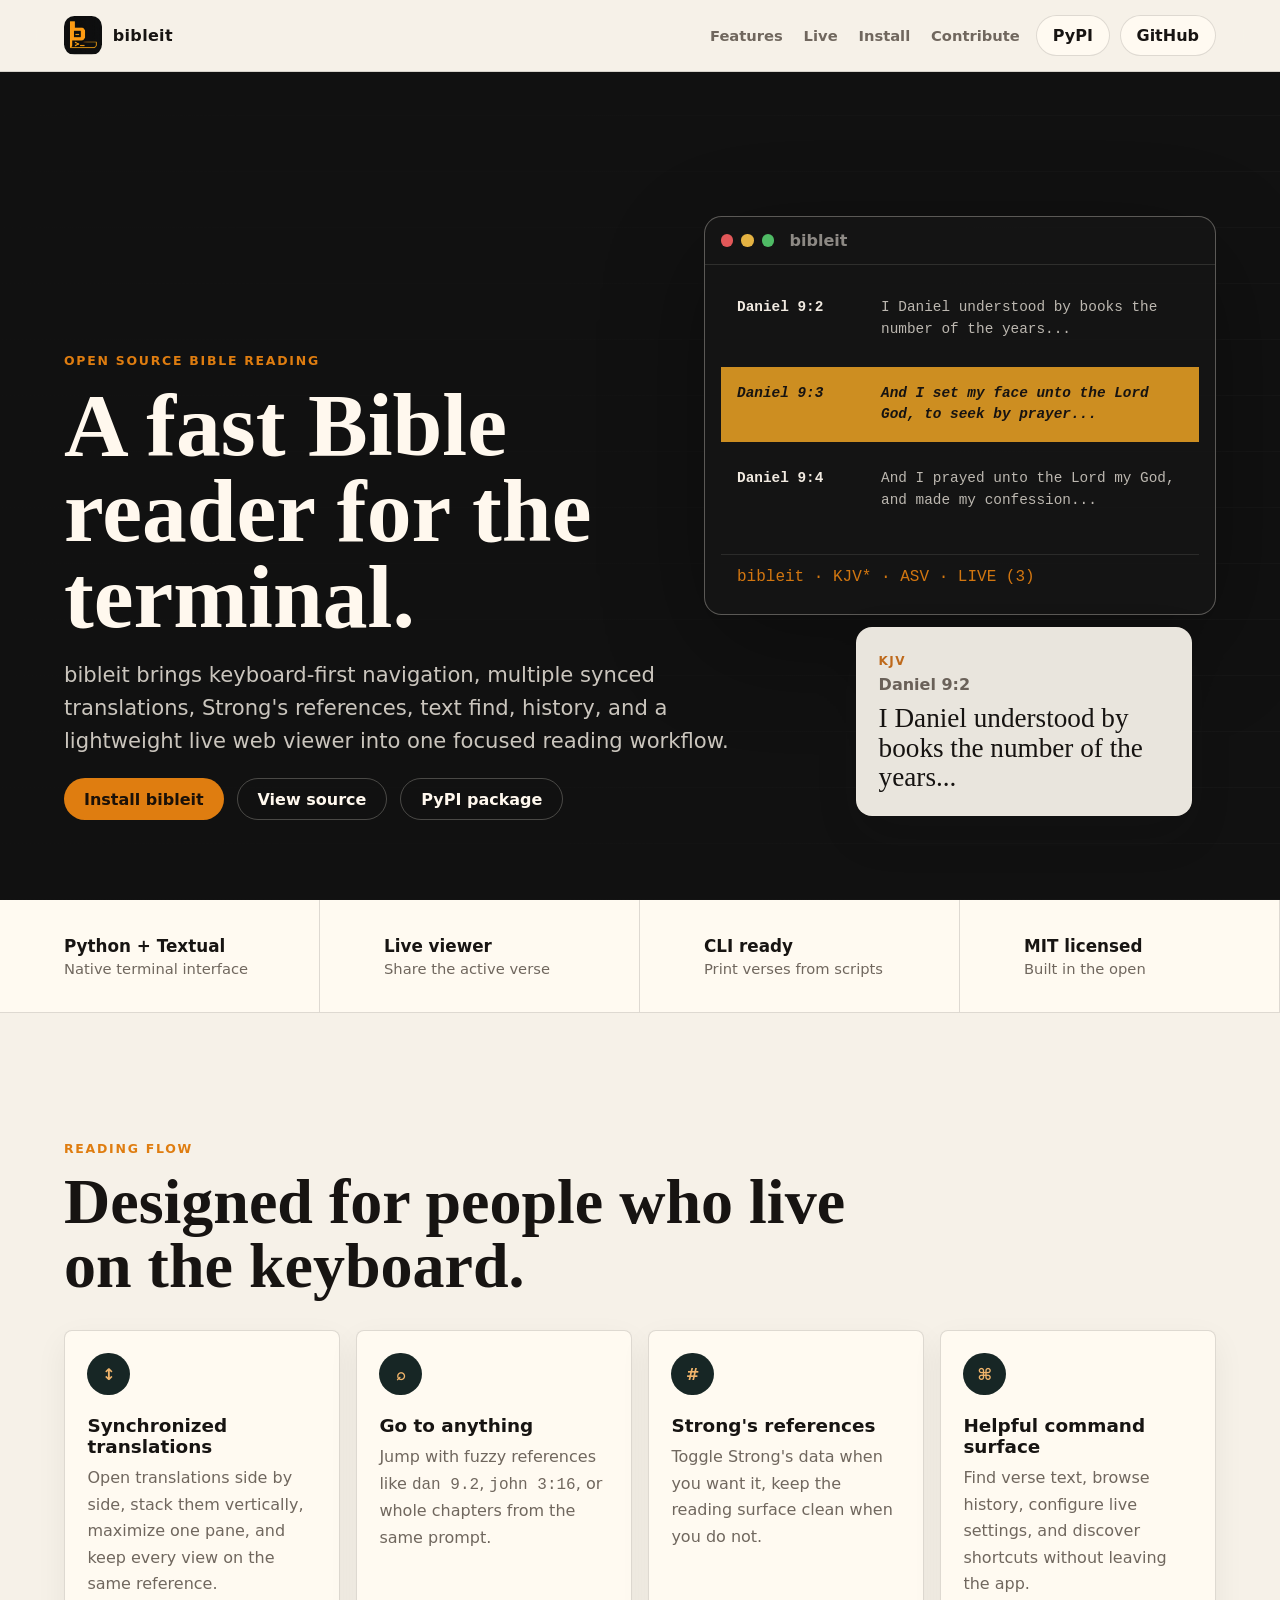
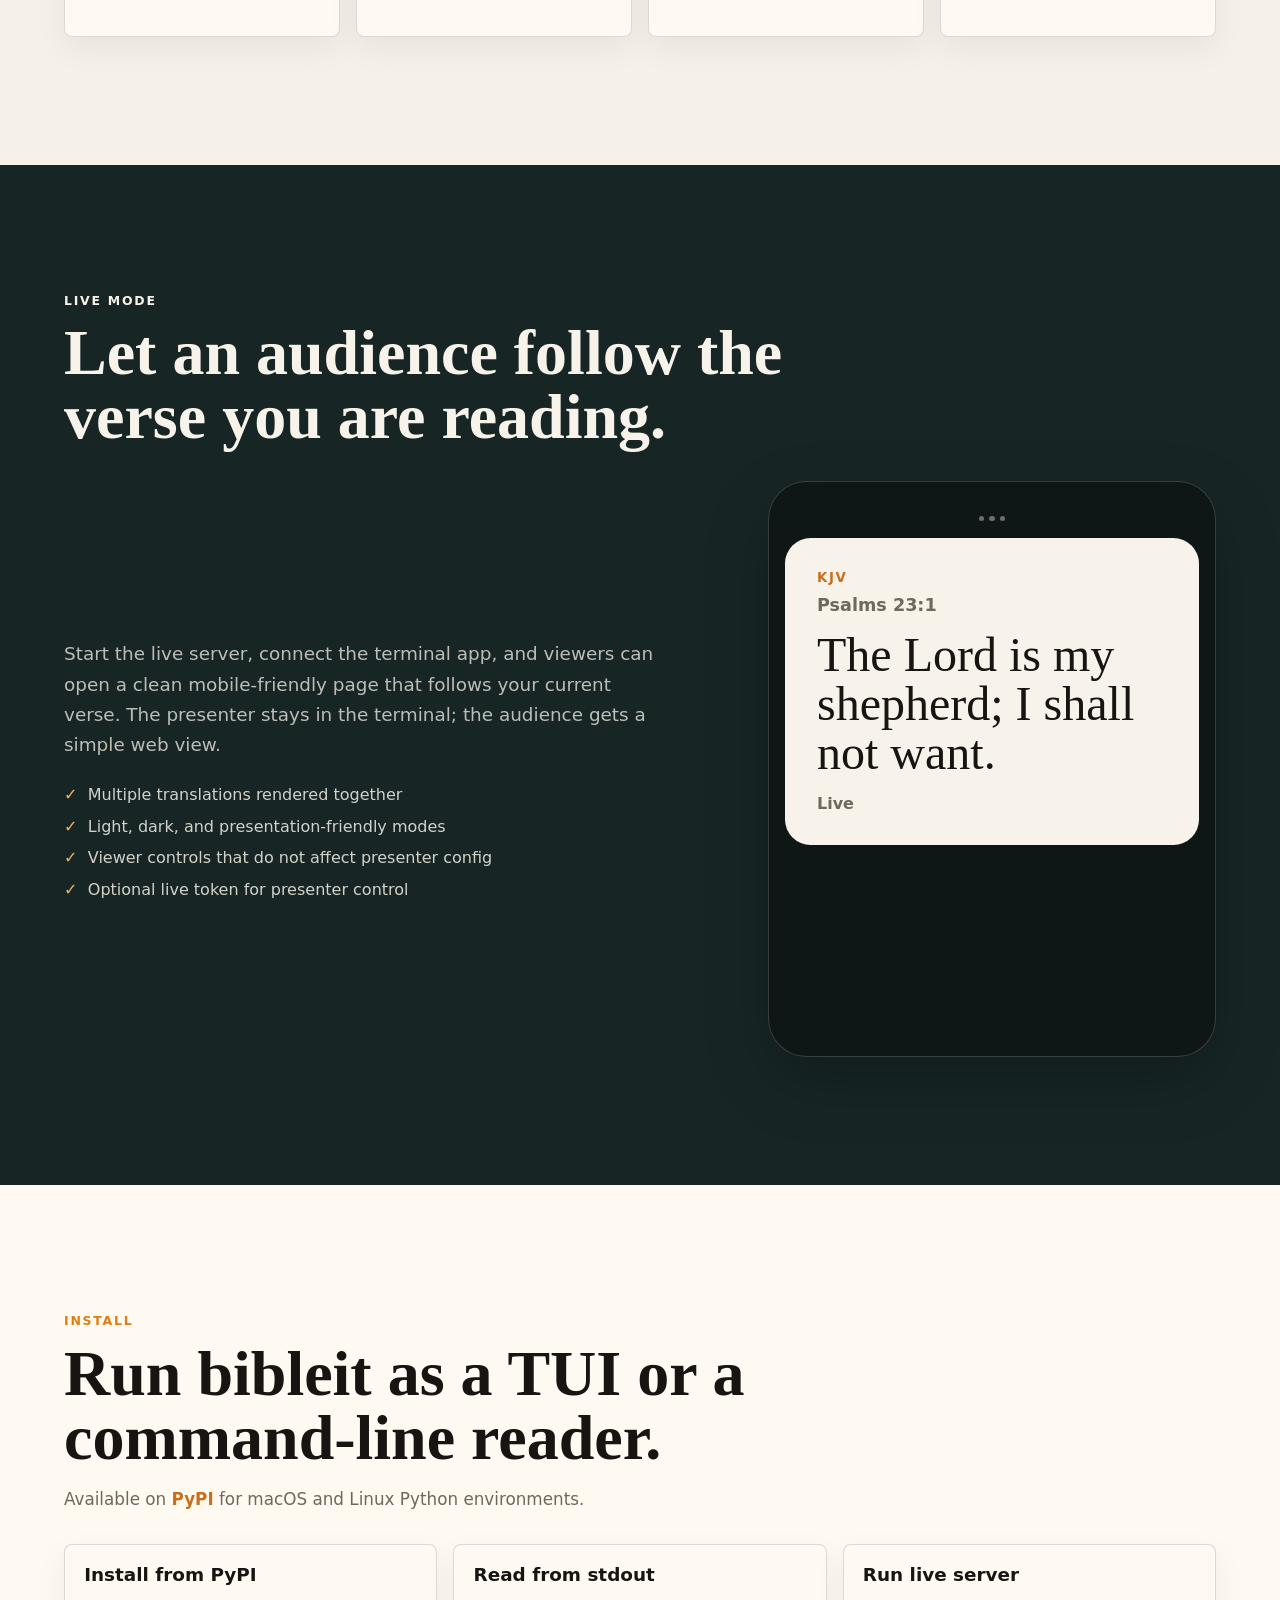
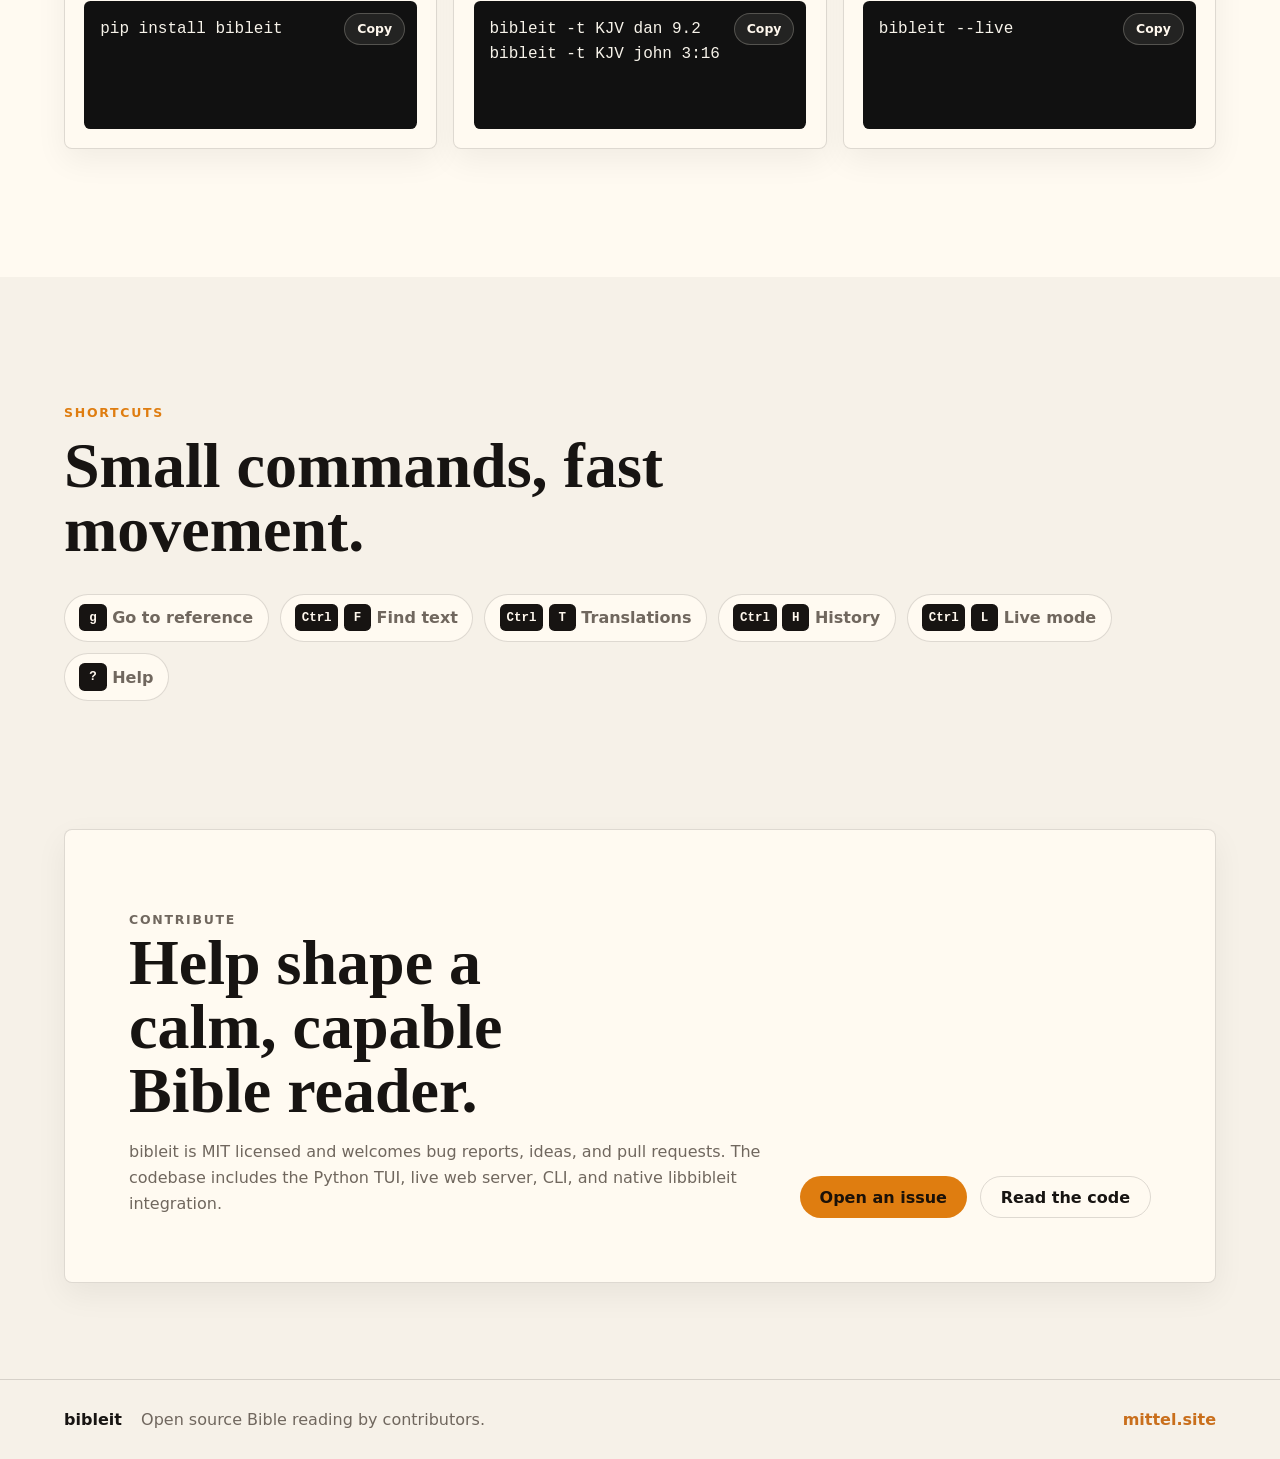
==== commit 92f132be: "new logo" ====
--- a/docs/index.html
+++ b/docs/index.html
@@ -6,12 +6,14 @@
   <meta name="description" content="bibleit is an open source keyboard-first Bible reader for the terminal with synced translations, live sharing, Strong's references, and a fast CLI.">
   <meta name="theme-color" content="#111111">
   <title>bibleit - open source Bible reading for the terminal</title>
+  <link rel="icon" type="image/png" href="assets/bibleit-icon.png">
+  <link rel="apple-touch-icon" href="assets/bibleit-icon.png">
   <link rel="stylesheet" href="styles.css">
 </head>
 <body>
   <header class="site-header">
     <a class="brand" href="#top" aria-label="bibleit home">
-      <span class="brand-mark">b</span>
+      <img class="brand-mark" src="assets/bibleit-icon.png" alt="">
       <span>bibleit</span>
     </a>
     <nav class="site-nav" aria-label="Primary navigation">
--- a/docs/styles.css
+++ b/docs/styles.css
@@ -69,13 +69,9 @@
 .brand-mark {
   width: 2.4rem;
   height: 2.4rem;
-  display: grid;
-  place-items: center;
-  border: 1px solid var(--line);
-  border-radius: 50%;
-  background: var(--dark);
-  color: #f4a454;
-  font-weight: 900;
+  display: block;
+  flex: 0 0 auto;
+  border-radius: 0.65rem;
 }
 
 .site-nav {
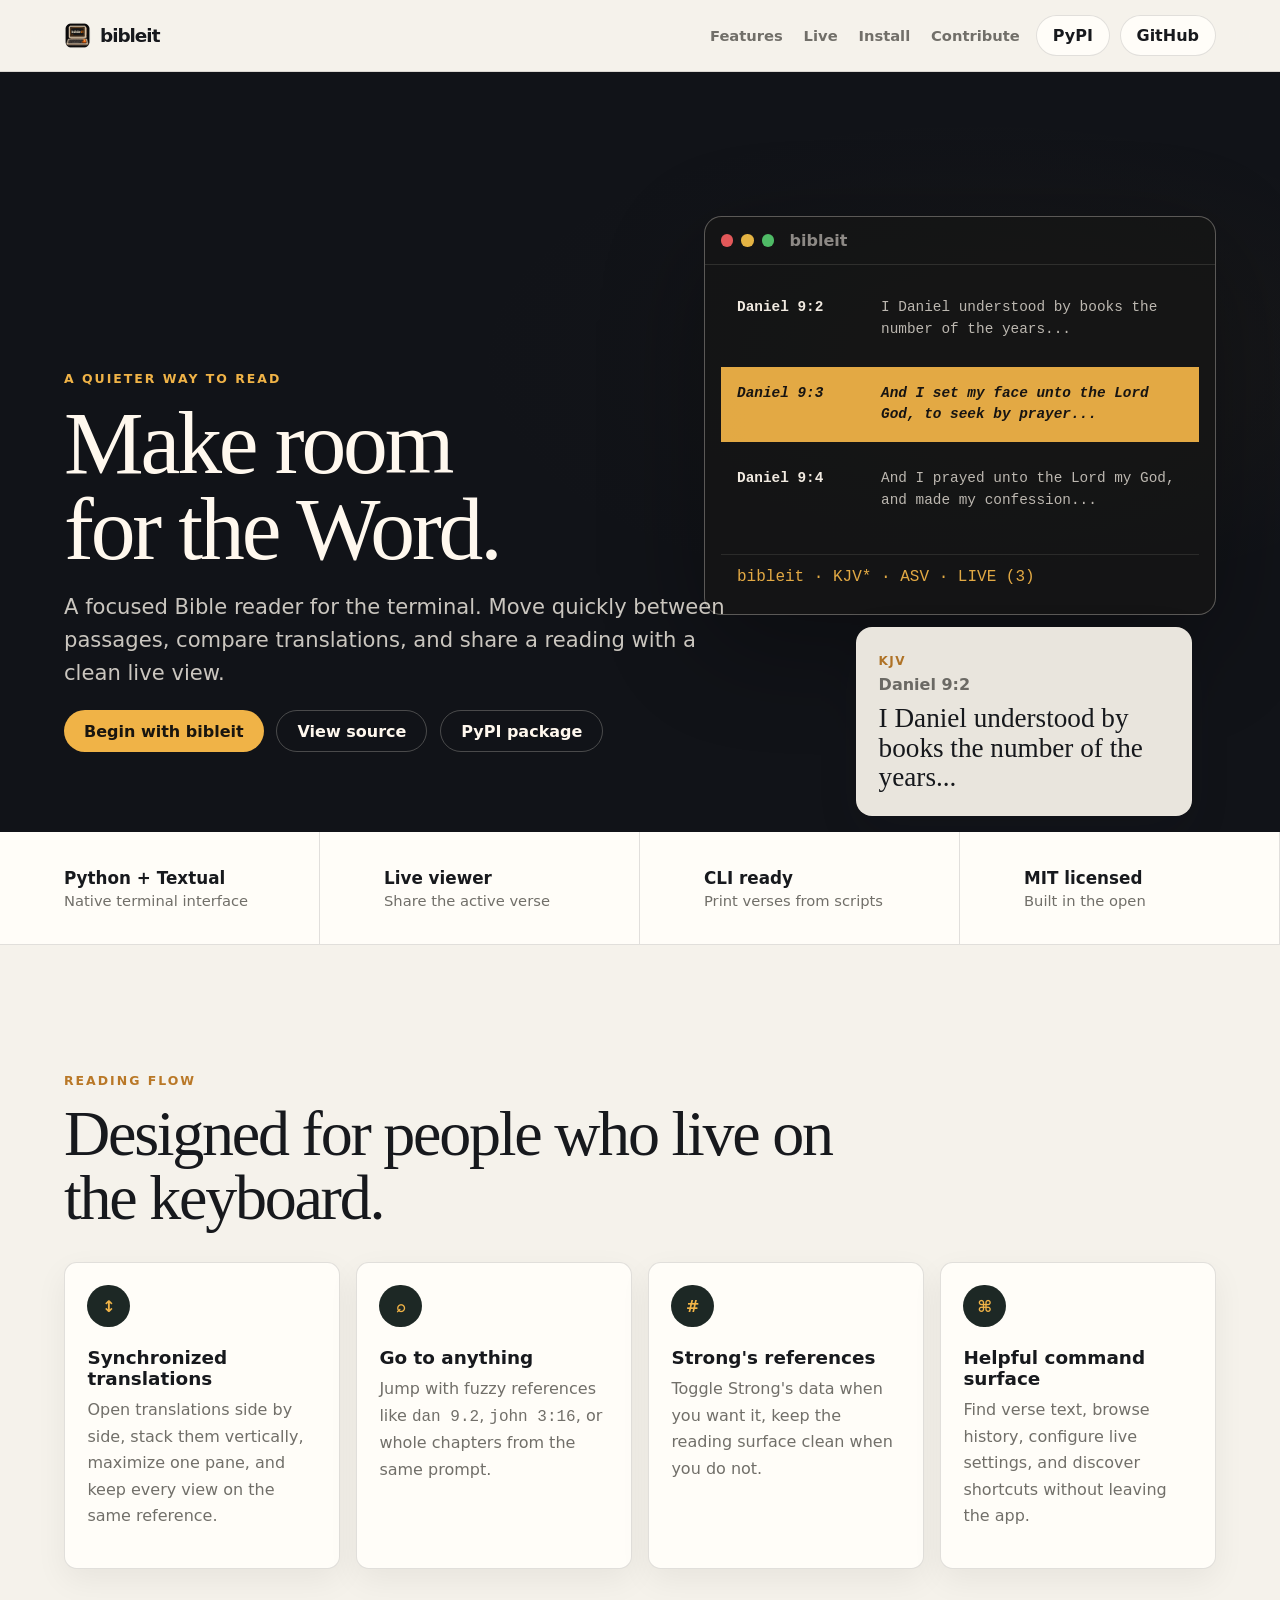
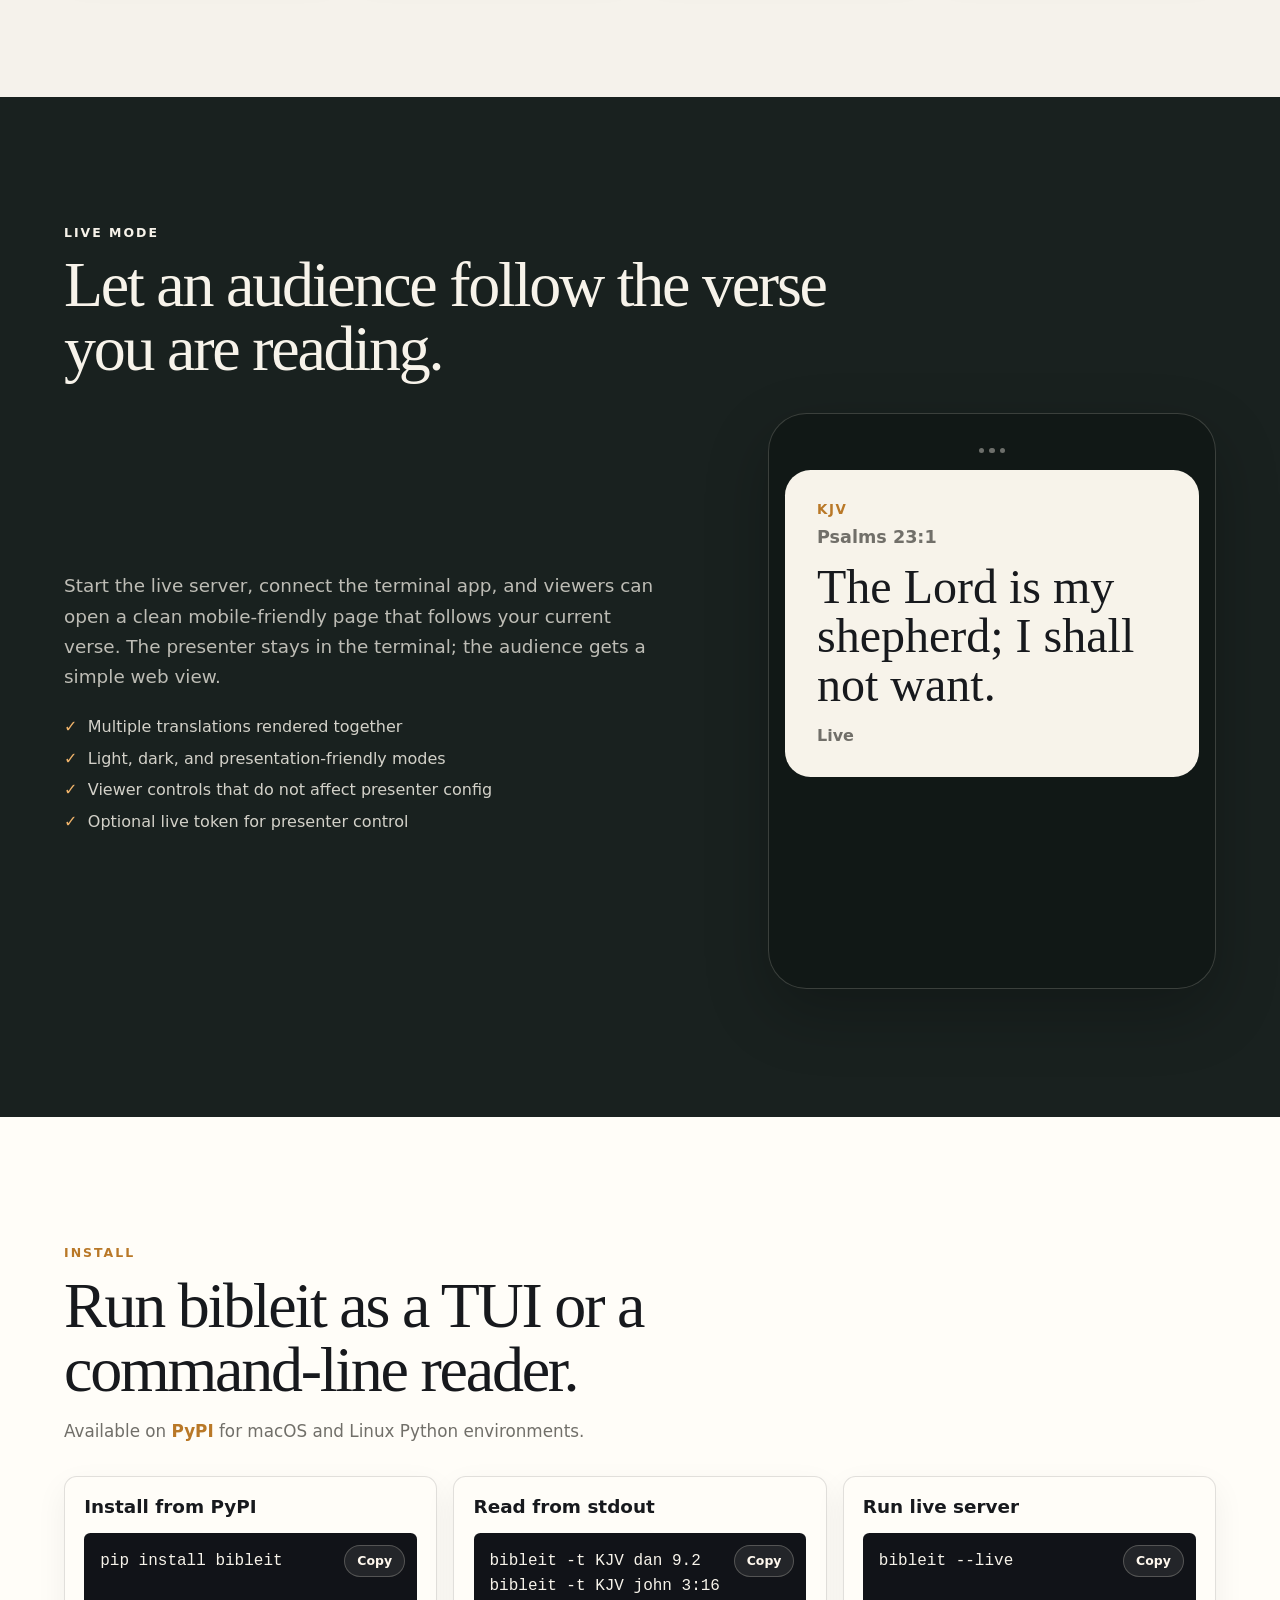
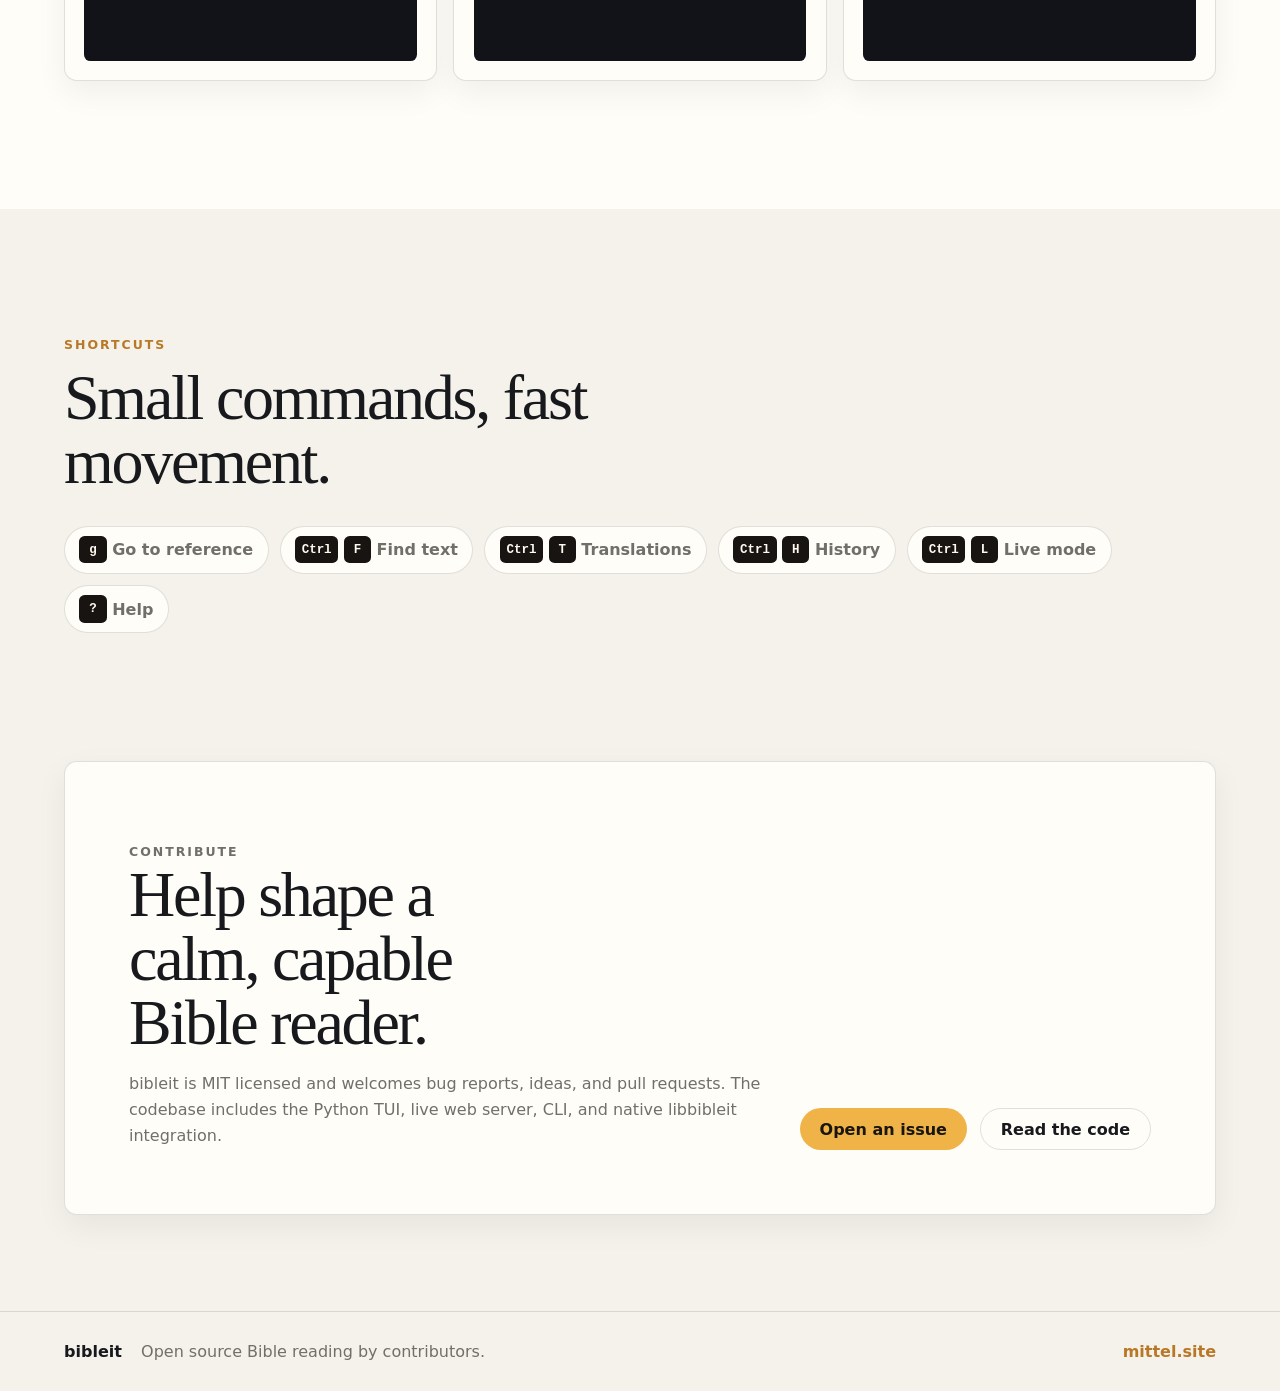
==== commit 074b5c62: "feat(ci): bibleit cli" ====
--- a/docs/index.html
+++ b/docs/index.html
@@ -4,10 +4,11 @@
   <meta charset="utf-8">
   <meta name="viewport" content="width=device-width, initial-scale=1">
   <meta name="description" content="bibleit is an open source keyboard-first Bible reader for the terminal with synced translations, live sharing, Strong's references, and a fast CLI.">
-  <meta name="theme-color" content="#111111">
+  <meta name="theme-color" content="#111318">
   <title>bibleit - open source Bible reading for the terminal</title>
-  <link rel="icon" type="image/png" href="assets/bibleit-icon.png">
-  <link rel="apple-touch-icon" href="assets/bibleit-icon.png">
+  <link rel="icon" type="image/png" sizes="32x32" href="assets/favicon-32.png">
+  <link rel="icon" href="assets/favicon.ico" sizes="any">
+  <link rel="apple-touch-icon" sizes="180x180" href="assets/apple-touch-icon.png">
   <link rel="stylesheet" href="styles.css">
 </head>
 <body>
@@ -51,15 +52,14 @@
       </div>
 
       <div class="hero-copy">
-        <p class="eyebrow">Open source Bible reading</p>
-        <h1 id="hero-title">A fast Bible reader for the terminal.</h1>
+        <p class="eyebrow">A quieter way to read</p>
+        <h1 id="hero-title">Make room for the Word.</h1>
         <p class="hero-text">
-          bibleit brings keyboard-first navigation, multiple synced translations,
-          Strong's references, text find, history, and a lightweight live web viewer
-          into one focused reading workflow.
+          A focused Bible reader for the terminal. Move quickly between passages,
+          compare translations, and share a reading with a clean live view.
         </p>
         <div class="hero-actions">
-          <a class="primary-action" href="#install">Install bibleit</a>
+          <a class="primary-action" href="#install">Begin with bibleit</a>
           <a class="secondary-action" href="https://github.com/mittel-labs/bibleit">View source</a>
           <a class="secondary-action" href="https://pypi.org/project/bibleit/">PyPI package</a>
         </div>
--- a/docs/styles.css
+++ b/docs/styles.css
@@ -762,3 +762,62 @@
     margin-left: 0;
   }
 }
+
+/* Bibleit identity: quiet parchment, near-black ink, and a single warm star. */
+:root {
+  color-scheme: light;
+  --ink: #17191d;
+  --paper: #f5f2eb;
+  --paper-strong: #fffdf8;
+  --muted: #716f69;
+  --line: rgba(23, 25, 29, 0.13);
+  --accent: #b97827;
+  --accent-strong: #f0b347;
+  --green: #45675c;
+  --blue: #485f9f;
+  --dark: #111318;
+  --dark-soft: #1b1d23;
+  --shadow: 0 1.25rem 3rem rgba(23, 25, 29, 0.12);
+}
+
+body { background: var(--paper); }
+.site-header { background: rgba(245, 242, 235, 0.9); }
+.brand { gap: 0.55rem; font-size: 1.15rem; font-weight: 850; letter-spacing: -0.055em; }
+.brand-mark {
+  width: 1.7rem;
+  height: 1.7rem;
+  display: grid;
+  place-items: center;
+  color: var(--accent-strong);
+  font-size: 1.8rem;
+  line-height: 1;
+}
+.hero {
+  min-height: min(760px, calc(100vh - 4.5rem));
+  background: var(--dark);
+  background-image: radial-gradient(ellipse at 76% 38%, rgba(240, 179, 71, 0.09), transparent 36%);
+}
+.hero::after {
+  background: linear-gradient(90deg, rgba(17, 19, 24, 0.98) 0%, rgba(17, 19, 24, 0.9) 42%, rgba(17, 19, 24, 0.48) 100%);
+}
+.eyebrow { color: var(--accent); letter-spacing: 0.16em; }
+.hero .eyebrow, .live-section .eyebrow { color: var(--accent-strong); }
+h1, h2 { font-family: Georgia, "Times New Roman", serif; font-weight: 500; letter-spacing: -0.035em; }
+h1 { max-width: 10ch; }
+.primary-action { background: var(--accent-strong); color: #19150f; }
+.verse-line.active { background: #f0b347; }
+.status-line { color: var(--accent-strong); }
+.live-card span, .section-note a, .phone-content small { color: var(--accent); }
+.feature-grid article, .command-card, .contribute-section { border-radius: 0.8rem; }
+.icon { background: #1d2825; color: var(--accent-strong); }
+.live-section { background: #19211f; }
+.phone-preview { background: #111816; }
+.command-card pre { background: #111318; }
+.copy-command:hover, .copy-command:focus-visible { border-color: var(--accent-strong); background: rgba(240, 179, 71, 0.18); }
+.copy-command[data-copied] { background: var(--accent-strong); }
+
+@media (max-width: 720px) {
+  .hero { min-height: auto; padding-top: 5rem; padding-bottom: 4rem; }
+  .hero-copy { width: 100%; }
+  .hero-visual { top: auto; right: -1rem; bottom: 1rem; width: min(22rem, 72vw); min-height: 0; opacity: 0.18; }
+}
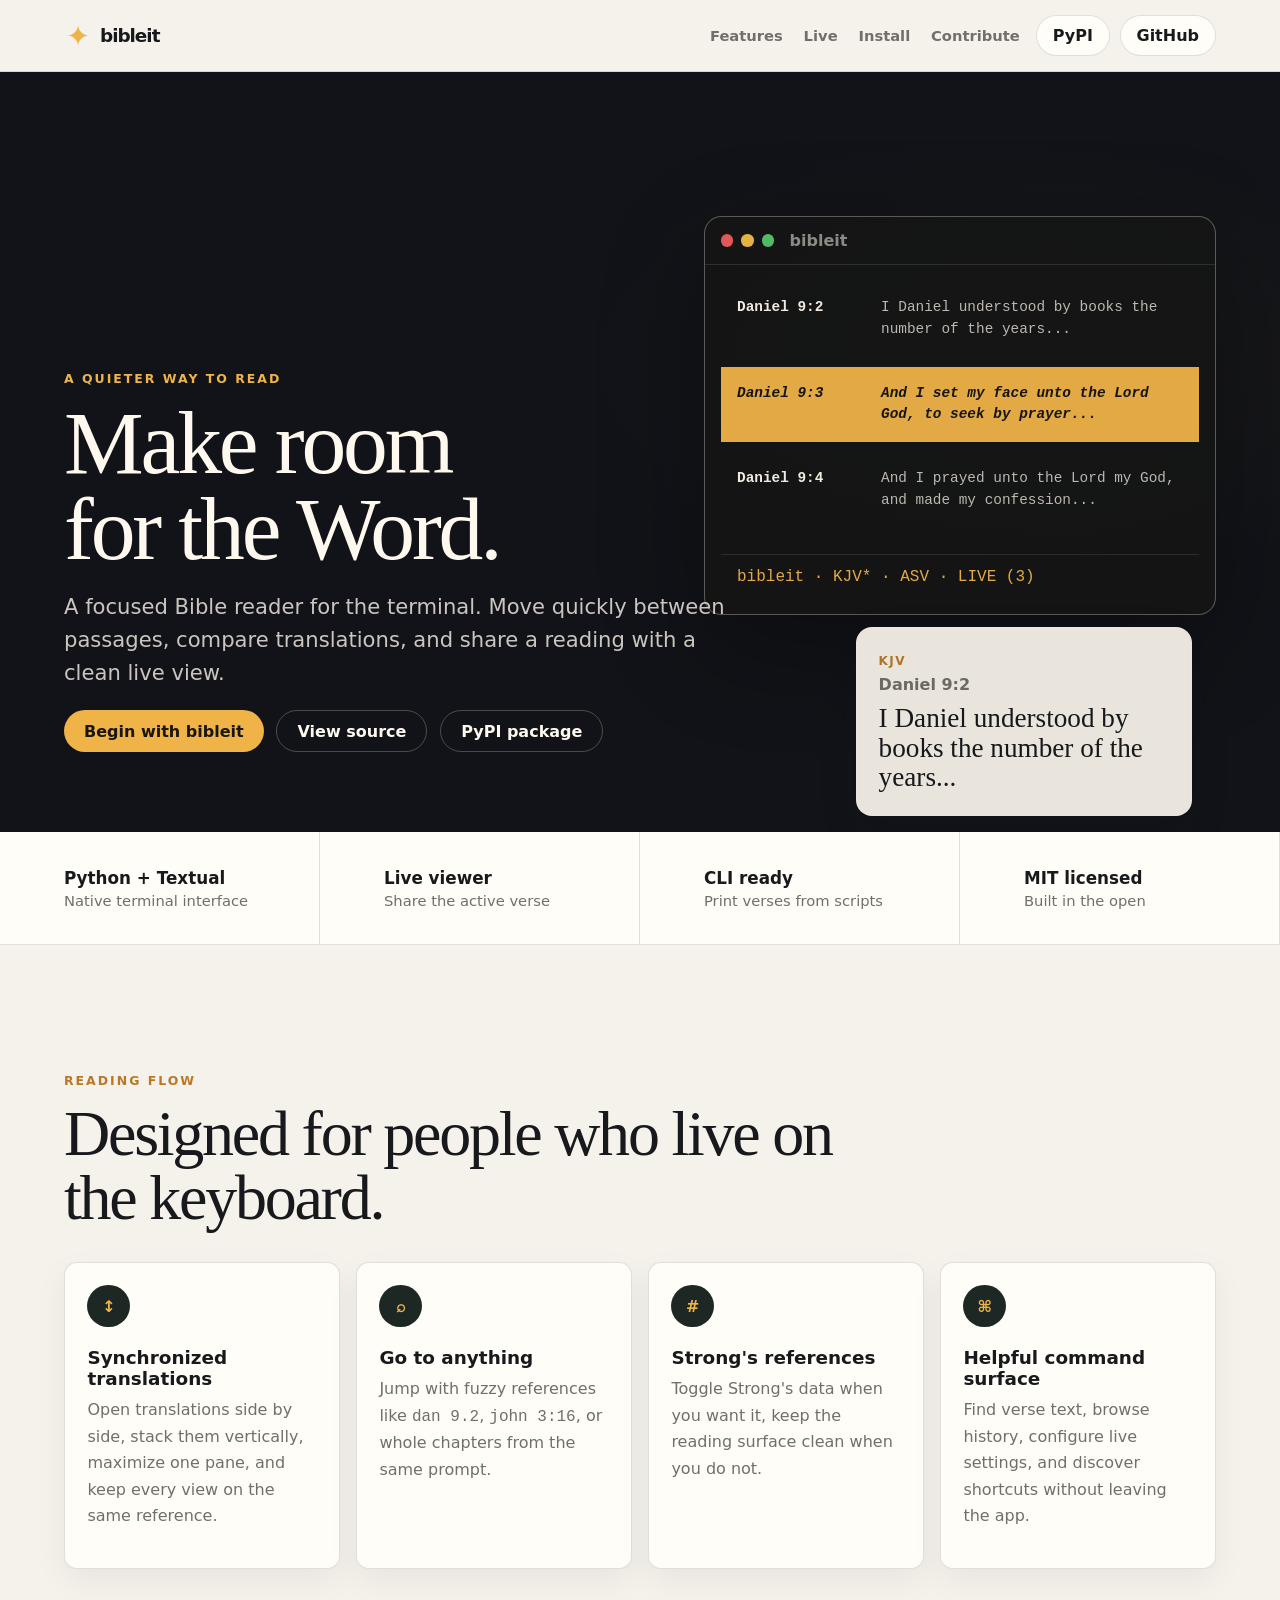
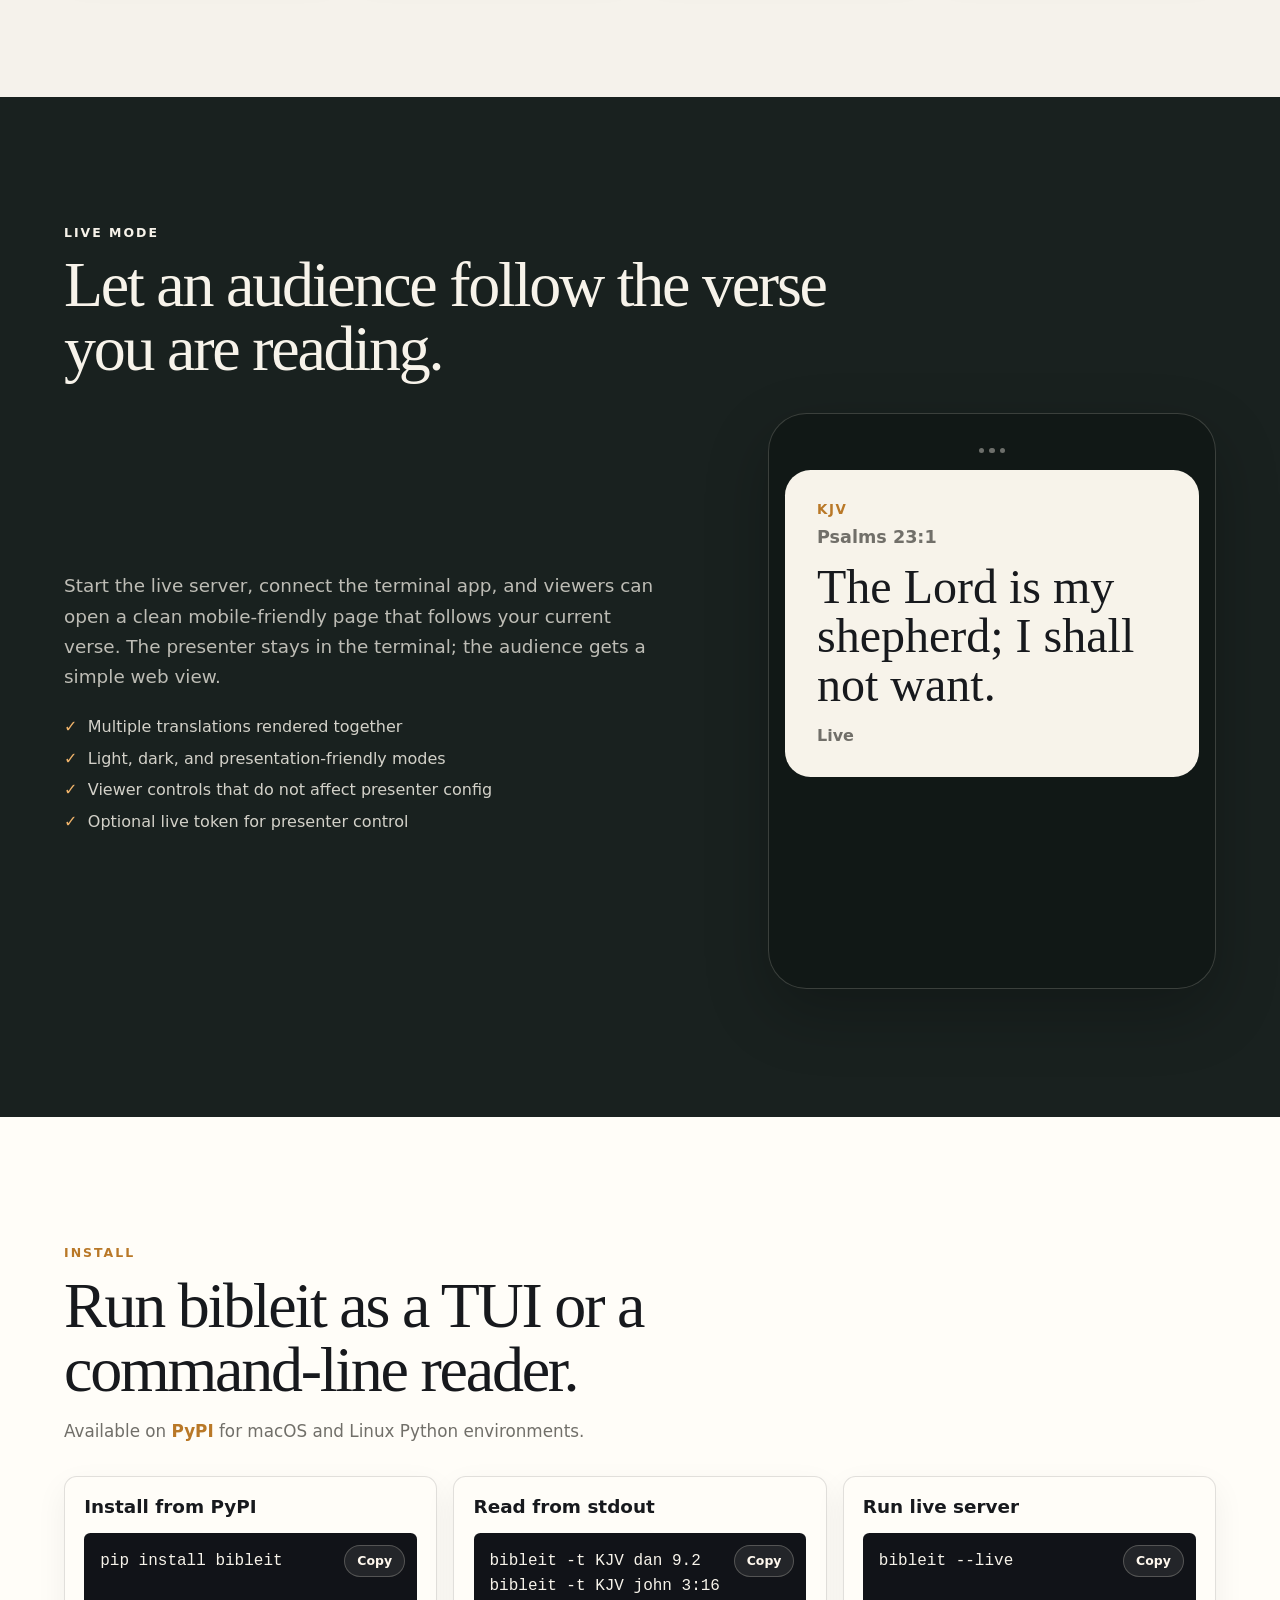
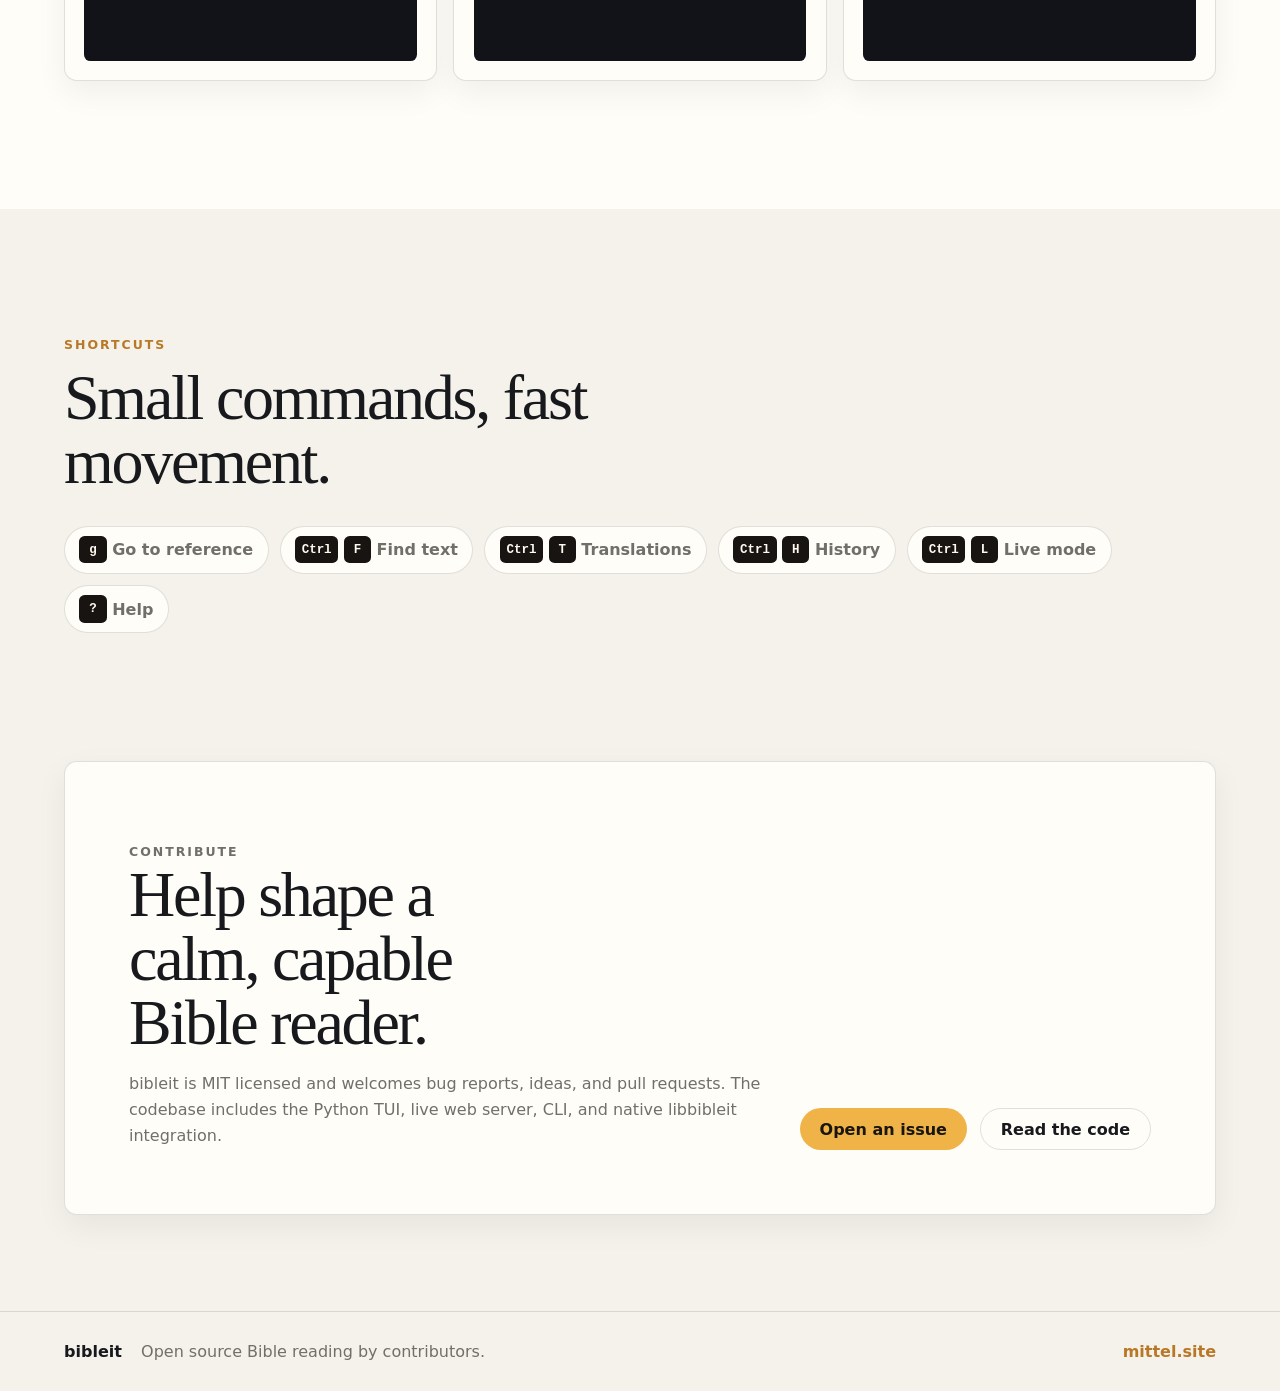
==== commit a22bc768: "feat(server): bibleit server" ====
--- a/docs/index.html
+++ b/docs/index.html
@@ -6,15 +6,14 @@
   <meta name="description" content="bibleit is an open source keyboard-first Bible reader for the terminal with synced translations, live sharing, Strong's references, and a fast CLI.">
   <meta name="theme-color" content="#111318">
   <title>bibleit - open source Bible reading for the terminal</title>
-  <link rel="icon" type="image/png" sizes="32x32" href="assets/favicon-32.png">
-  <link rel="icon" href="assets/favicon.ico" sizes="any">
-  <link rel="apple-touch-icon" sizes="180x180" href="assets/apple-touch-icon.png">
+  <link rel="icon" type="image/png" href="assets/bibleit-icon.png">
+  <link rel="apple-touch-icon" href="assets/bibleit-icon.png">
   <link rel="stylesheet" href="styles.css">
 </head>
 <body>
   <header class="site-header">
     <a class="brand" href="#top" aria-label="bibleit home">
-      <img class="brand-mark" src="assets/bibleit-icon.png" alt="">
+      <span class="brand-mark" aria-hidden="true">✦</span>
       <span>bibleit</span>
     </a>
     <nav class="site-nav" aria-label="Primary navigation">
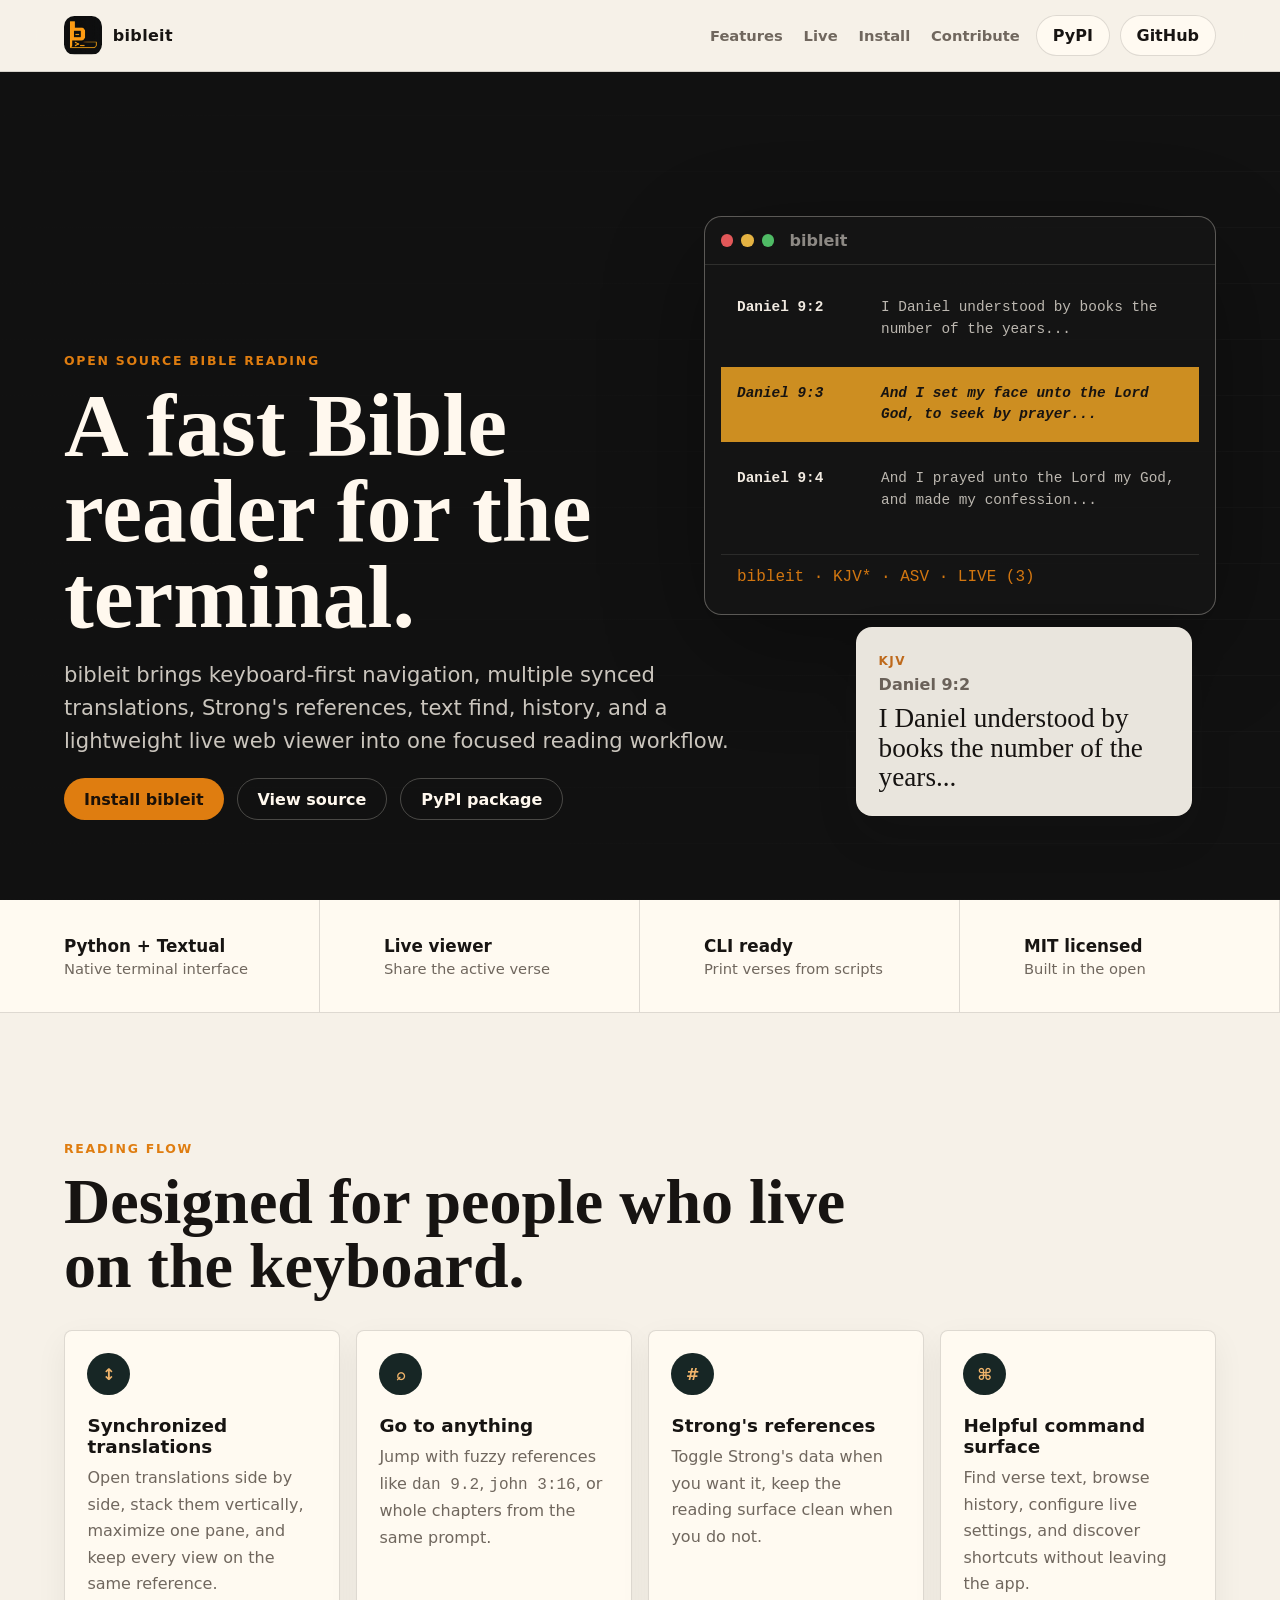
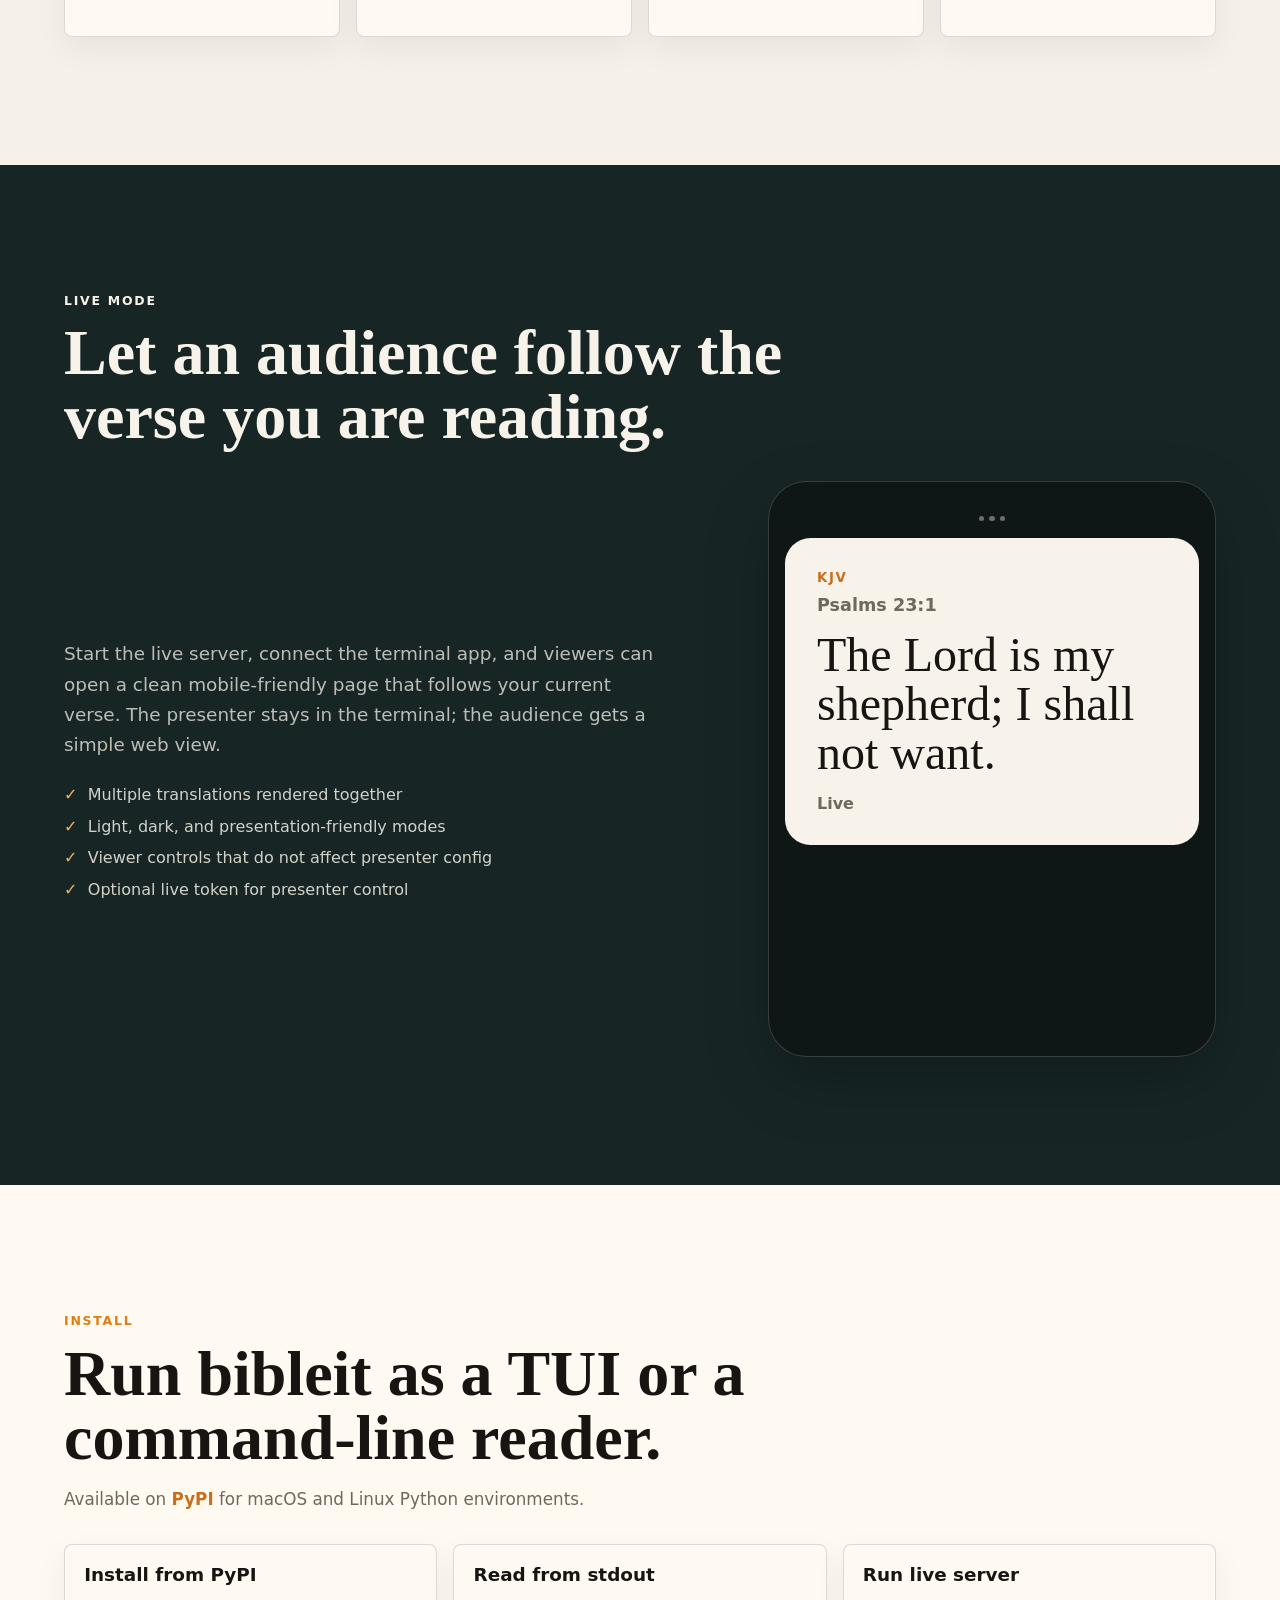
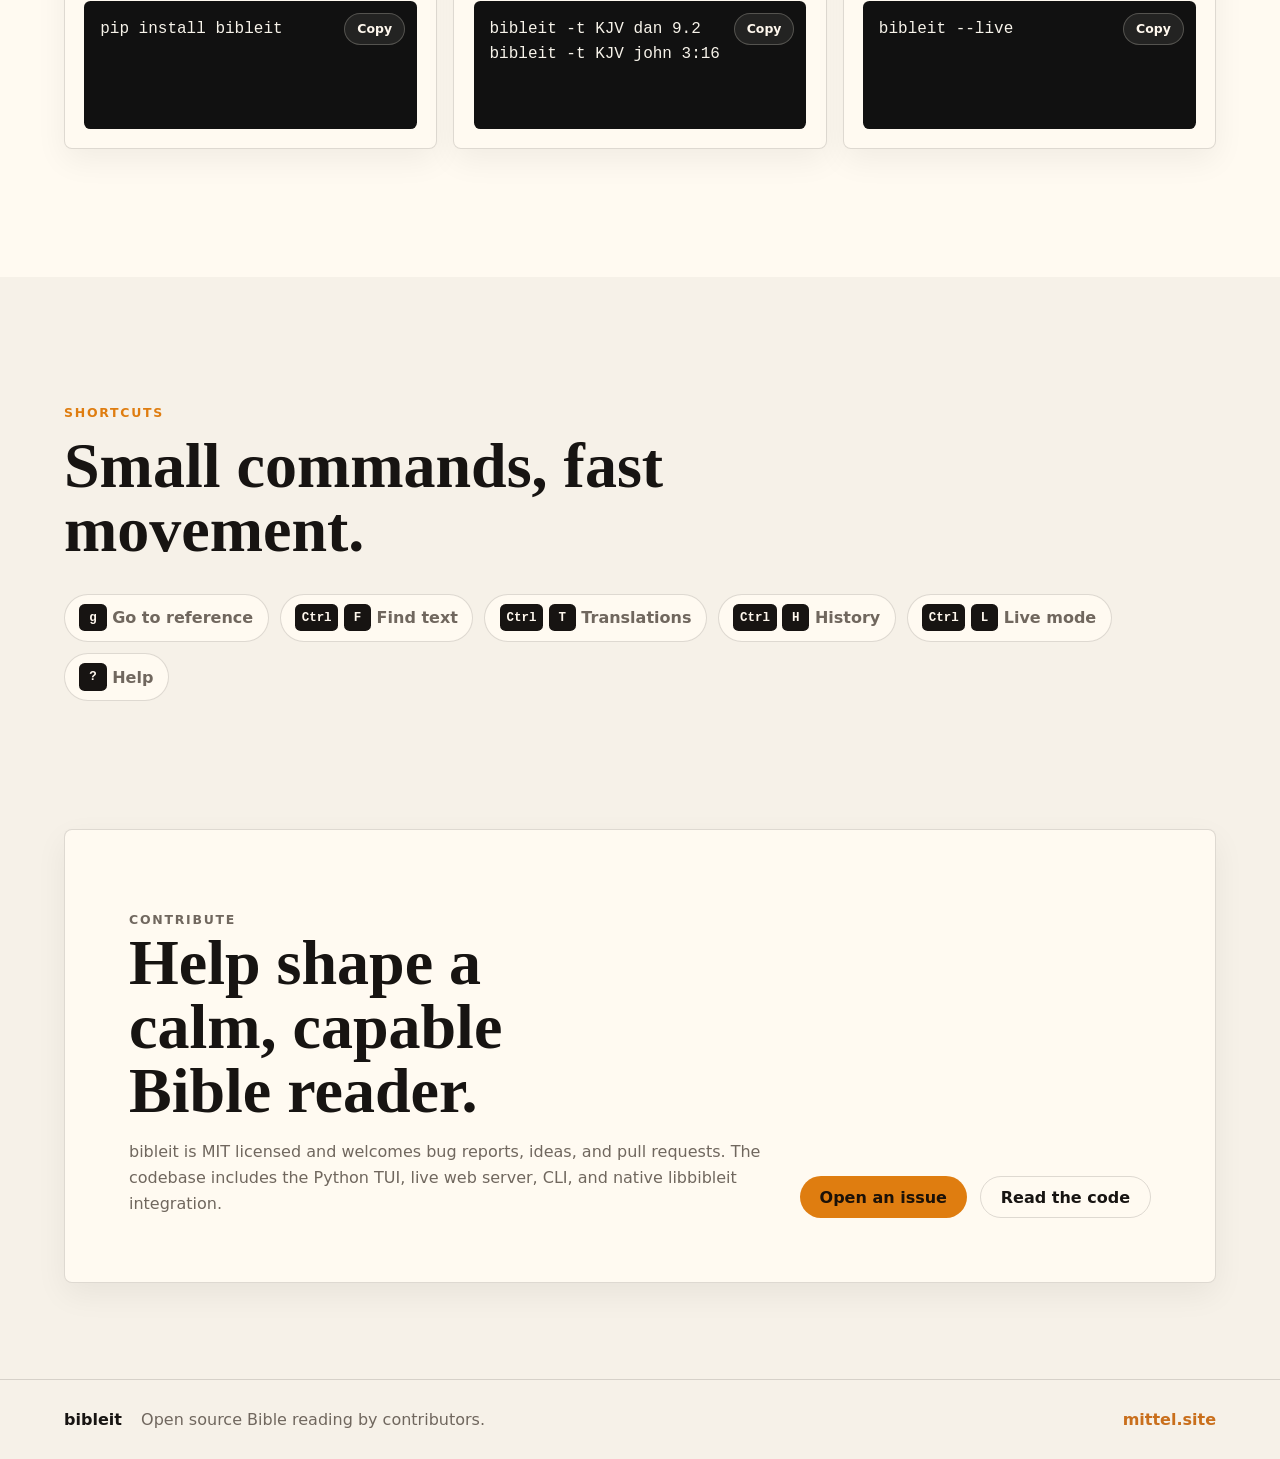
==== commit dad65e6f: "Integrate server CLI and native checks into Bibleit monorepo" ====
--- a/docs/index.html
+++ b/docs/index.html
@@ -4,7 +4,7 @@
   <meta charset="utf-8">
   <meta name="viewport" content="width=device-width, initial-scale=1">
   <meta name="description" content="bibleit is an open source keyboard-first Bible reader for the terminal with synced translations, live sharing, Strong's references, and a fast CLI.">
-  <meta name="theme-color" content="#111318">
+  <meta name="theme-color" content="#111111">
   <title>bibleit - open source Bible reading for the terminal</title>
   <link rel="icon" type="image/png" href="assets/bibleit-icon.png">
   <link rel="apple-touch-icon" href="assets/bibleit-icon.png">
@@ -13,7 +13,7 @@
 <body>
   <header class="site-header">
     <a class="brand" href="#top" aria-label="bibleit home">
-      <span class="brand-mark" aria-hidden="true">✦</span>
+      <img class="brand-mark" src="assets/bibleit-icon.png" alt="">
       <span>bibleit</span>
     </a>
     <nav class="site-nav" aria-label="Primary navigation">
@@ -51,14 +51,15 @@
       </div>
 
       <div class="hero-copy">
-        <p class="eyebrow">A quieter way to read</p>
-        <h1 id="hero-title">Make room for the Word.</h1>
+        <p class="eyebrow">Open source Bible reading</p>
+        <h1 id="hero-title">A fast Bible reader for the terminal.</h1>
         <p class="hero-text">
-          A focused Bible reader for the terminal. Move quickly between passages,
-          compare translations, and share a reading with a clean live view.
+          bibleit brings keyboard-first navigation, multiple synced translations,
+          Strong's references, text find, history, and a lightweight live web viewer
+          into one focused reading workflow.
         </p>
         <div class="hero-actions">
-          <a class="primary-action" href="#install">Begin with bibleit</a>
+          <a class="primary-action" href="#install">Install bibleit</a>
           <a class="secondary-action" href="https://github.com/mittel-labs/bibleit">View source</a>
           <a class="secondary-action" href="https://pypi.org/project/bibleit/">PyPI package</a>
         </div>
--- a/docs/styles.css
+++ b/docs/styles.css
@@ -762,62 +762,3 @@
     margin-left: 0;
   }
 }
-
-/* Bibleit identity: quiet parchment, near-black ink, and a single warm star. */
-:root {
-  color-scheme: light;
-  --ink: #17191d;
-  --paper: #f5f2eb;
-  --paper-strong: #fffdf8;
-  --muted: #716f69;
-  --line: rgba(23, 25, 29, 0.13);
-  --accent: #b97827;
-  --accent-strong: #f0b347;
-  --green: #45675c;
-  --blue: #485f9f;
-  --dark: #111318;
-  --dark-soft: #1b1d23;
-  --shadow: 0 1.25rem 3rem rgba(23, 25, 29, 0.12);
-}
-
-body { background: var(--paper); }
-.site-header { background: rgba(245, 242, 235, 0.9); }
-.brand { gap: 0.55rem; font-size: 1.15rem; font-weight: 850; letter-spacing: -0.055em; }
-.brand-mark {
-  width: 1.7rem;
-  height: 1.7rem;
-  display: grid;
-  place-items: center;
-  color: var(--accent-strong);
-  font-size: 1.8rem;
-  line-height: 1;
-}
-.hero {
-  min-height: min(760px, calc(100vh - 4.5rem));
-  background: var(--dark);
-  background-image: radial-gradient(ellipse at 76% 38%, rgba(240, 179, 71, 0.09), transparent 36%);
-}
-.hero::after {
-  background: linear-gradient(90deg, rgba(17, 19, 24, 0.98) 0%, rgba(17, 19, 24, 0.9) 42%, rgba(17, 19, 24, 0.48) 100%);
-}
-.eyebrow { color: var(--accent); letter-spacing: 0.16em; }
-.hero .eyebrow, .live-section .eyebrow { color: var(--accent-strong); }
-h1, h2 { font-family: Georgia, "Times New Roman", serif; font-weight: 500; letter-spacing: -0.035em; }
-h1 { max-width: 10ch; }
-.primary-action { background: var(--accent-strong); color: #19150f; }
-.verse-line.active { background: #f0b347; }
-.status-line { color: var(--accent-strong); }
-.live-card span, .section-note a, .phone-content small { color: var(--accent); }
-.feature-grid article, .command-card, .contribute-section { border-radius: 0.8rem; }
-.icon { background: #1d2825; color: var(--accent-strong); }
-.live-section { background: #19211f; }
-.phone-preview { background: #111816; }
-.command-card pre { background: #111318; }
-.copy-command:hover, .copy-command:focus-visible { border-color: var(--accent-strong); background: rgba(240, 179, 71, 0.18); }
-.copy-command[data-copied] { background: var(--accent-strong); }
-
-@media (max-width: 720px) {
-  .hero { min-height: auto; padding-top: 5rem; padding-bottom: 4rem; }
-  .hero-copy { width: 100%; }
-  .hero-visual { top: auto; right: -1rem; bottom: 1rem; width: min(22rem, 72vw); min-height: 0; opacity: 0.18; }
-}
